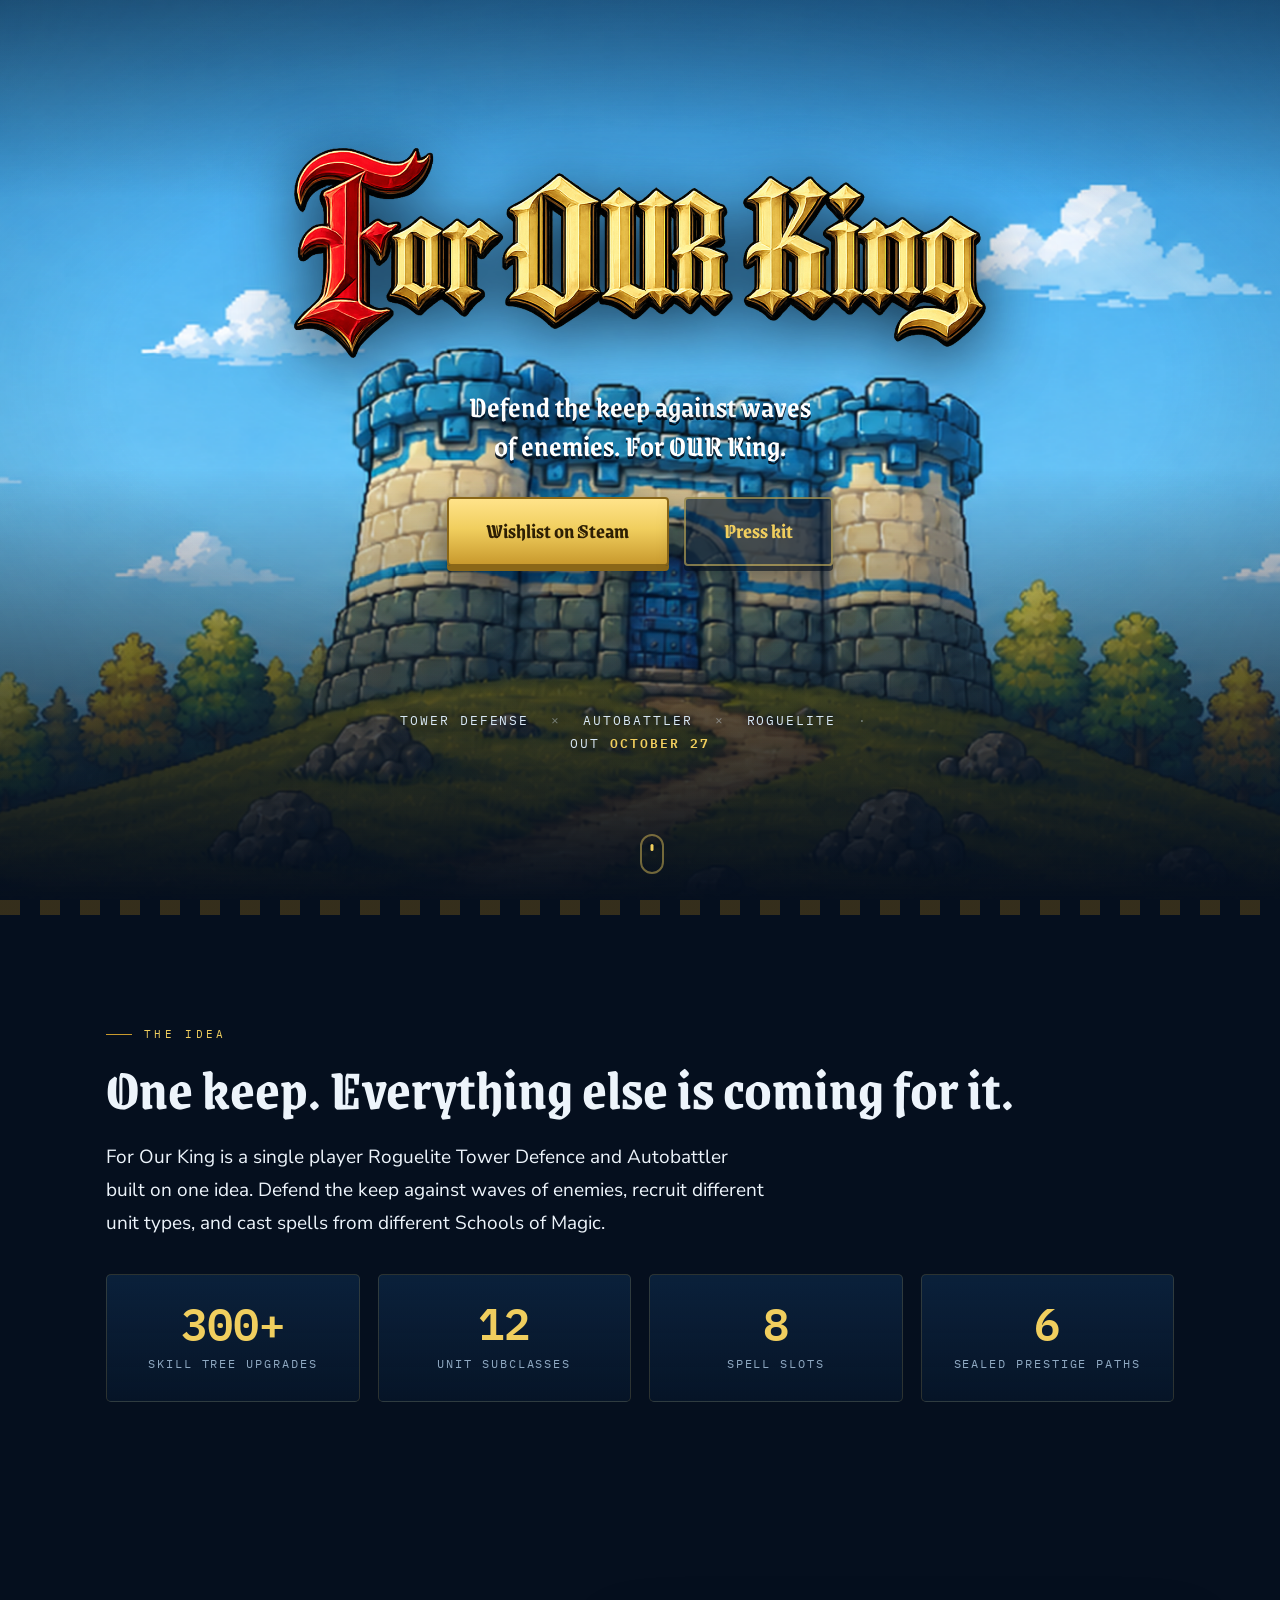
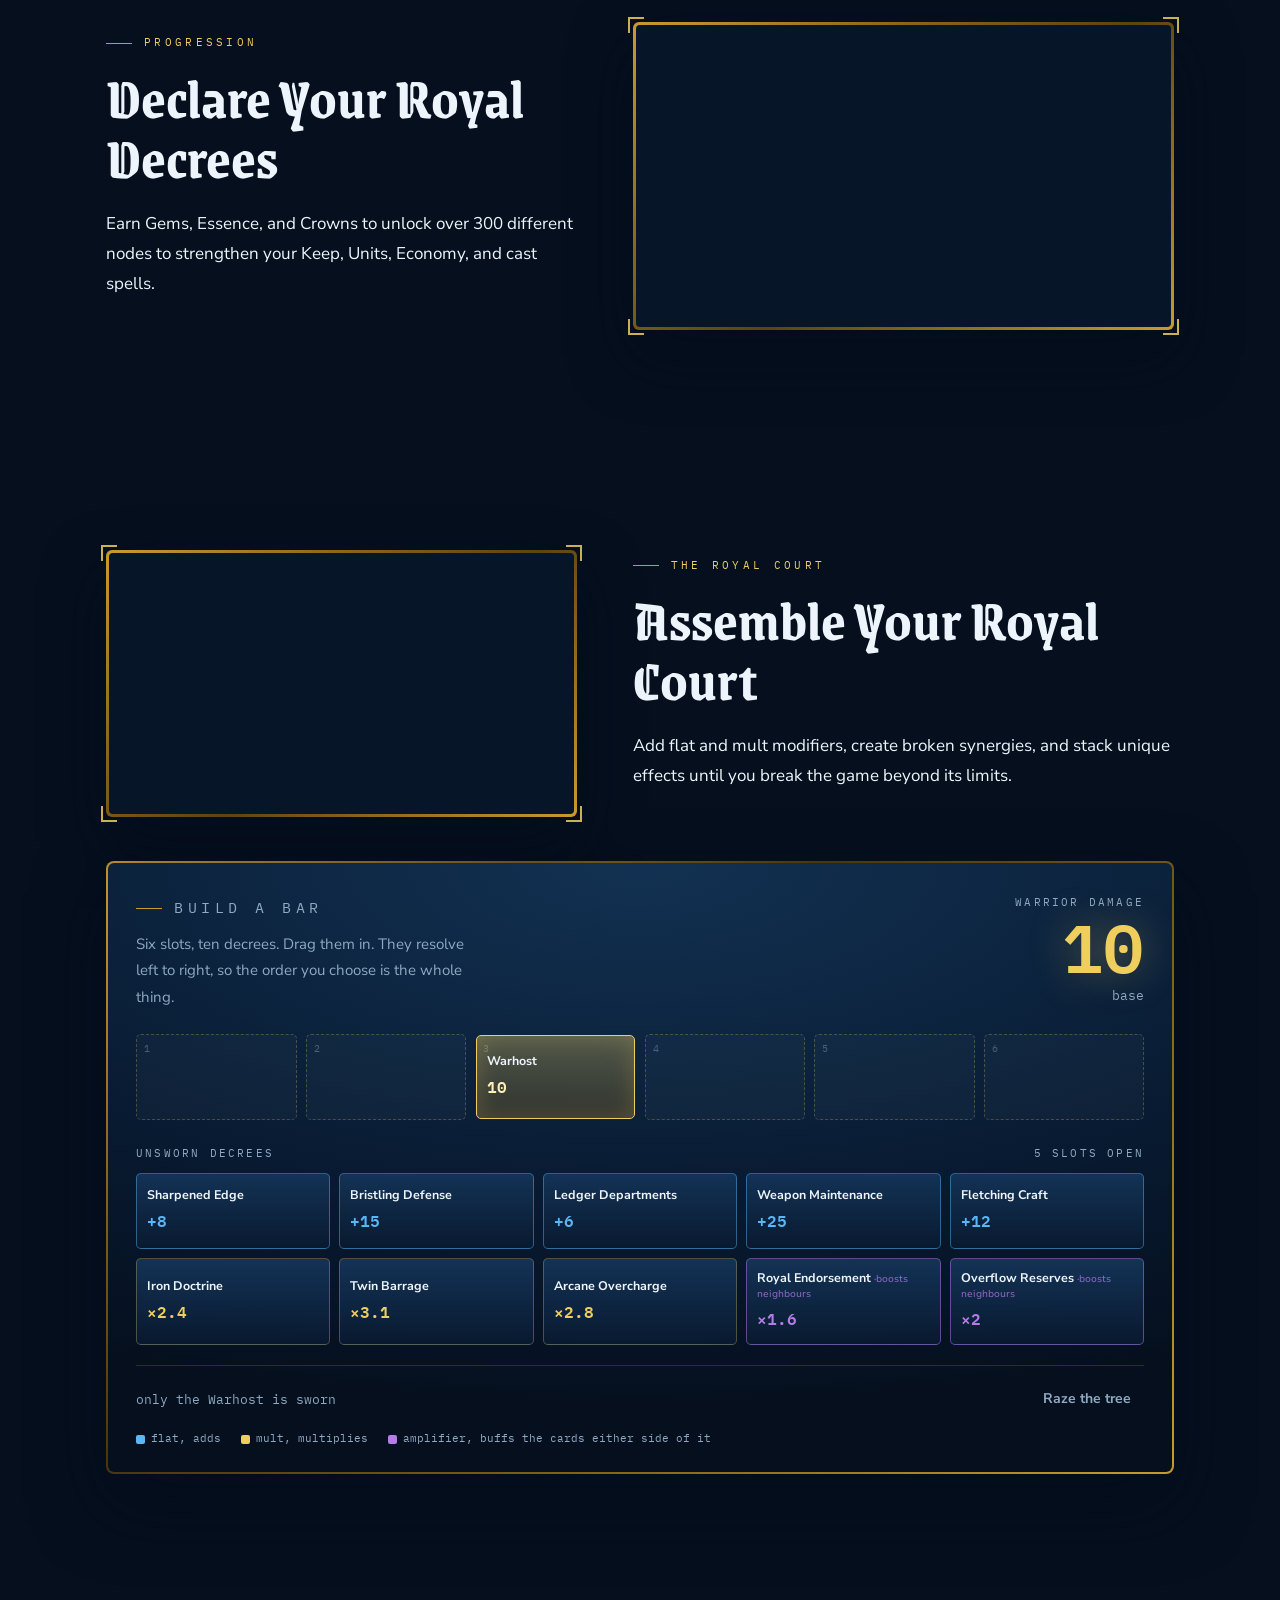
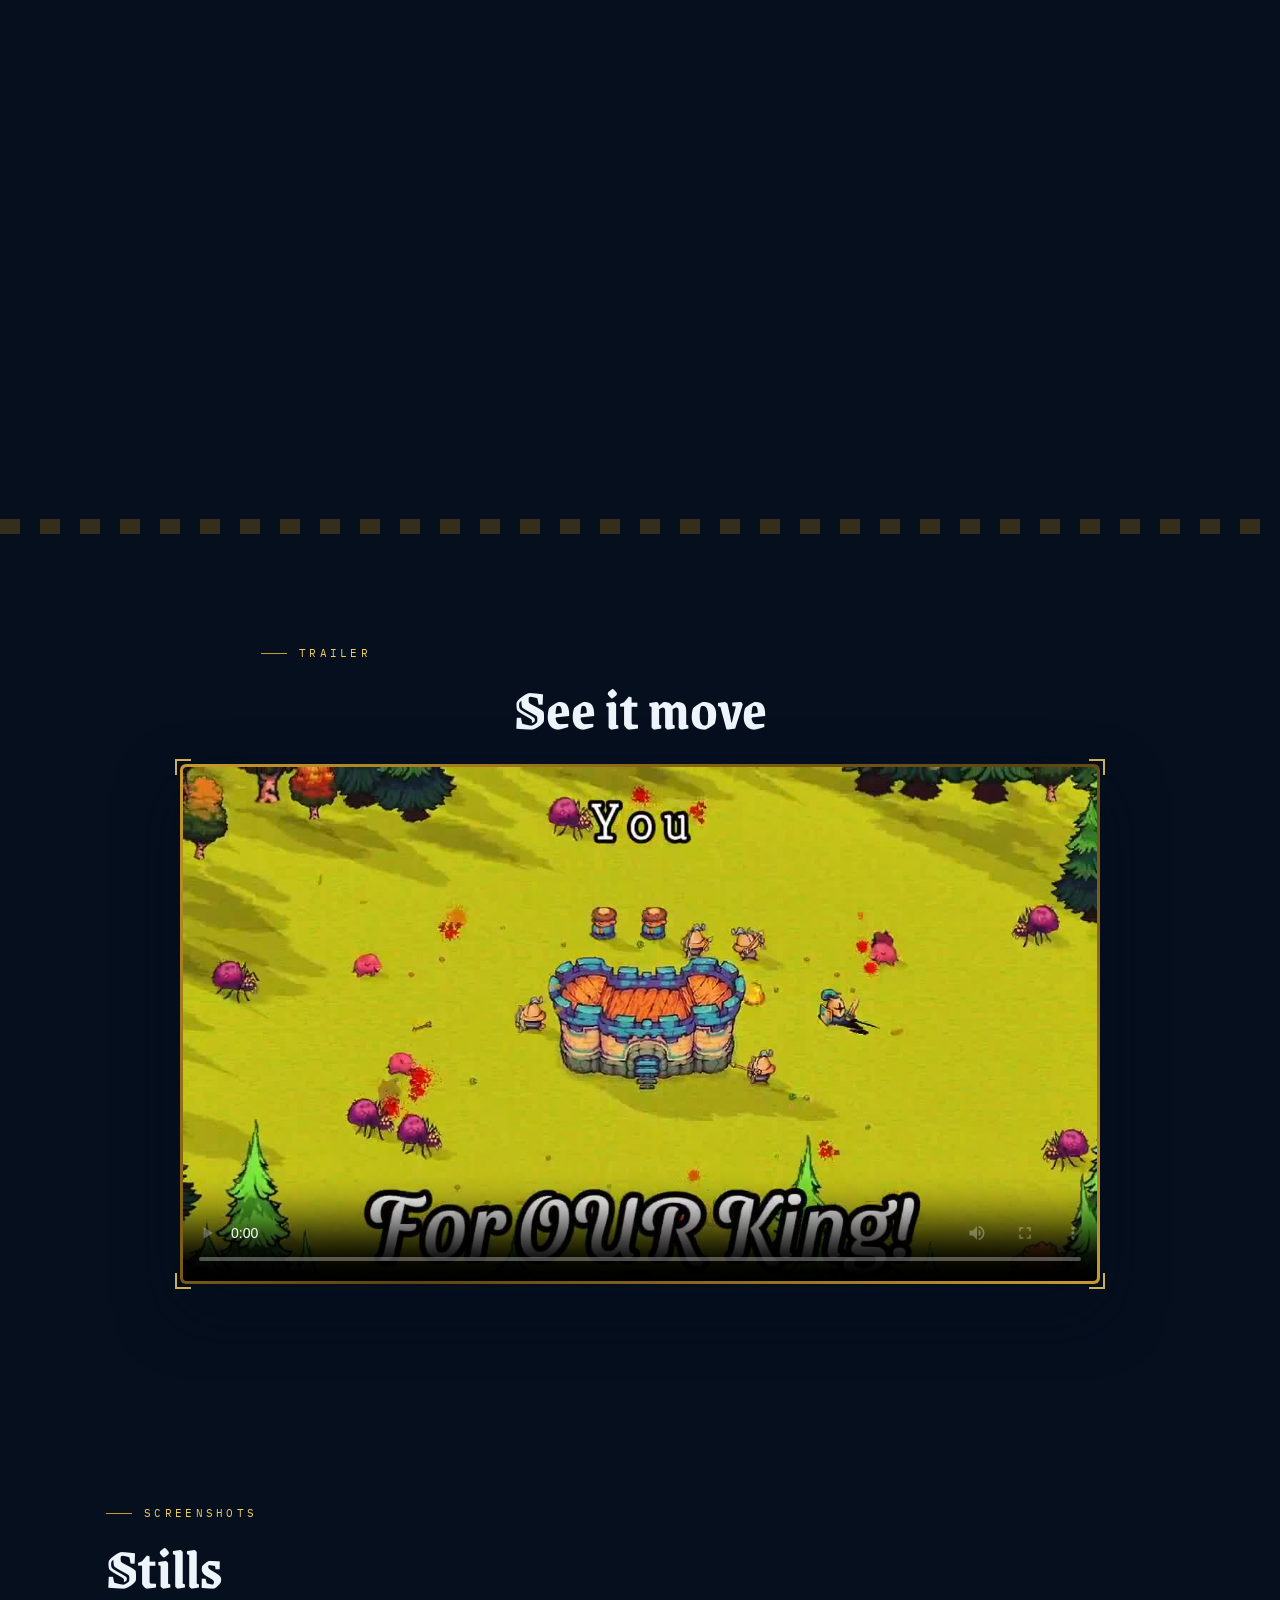
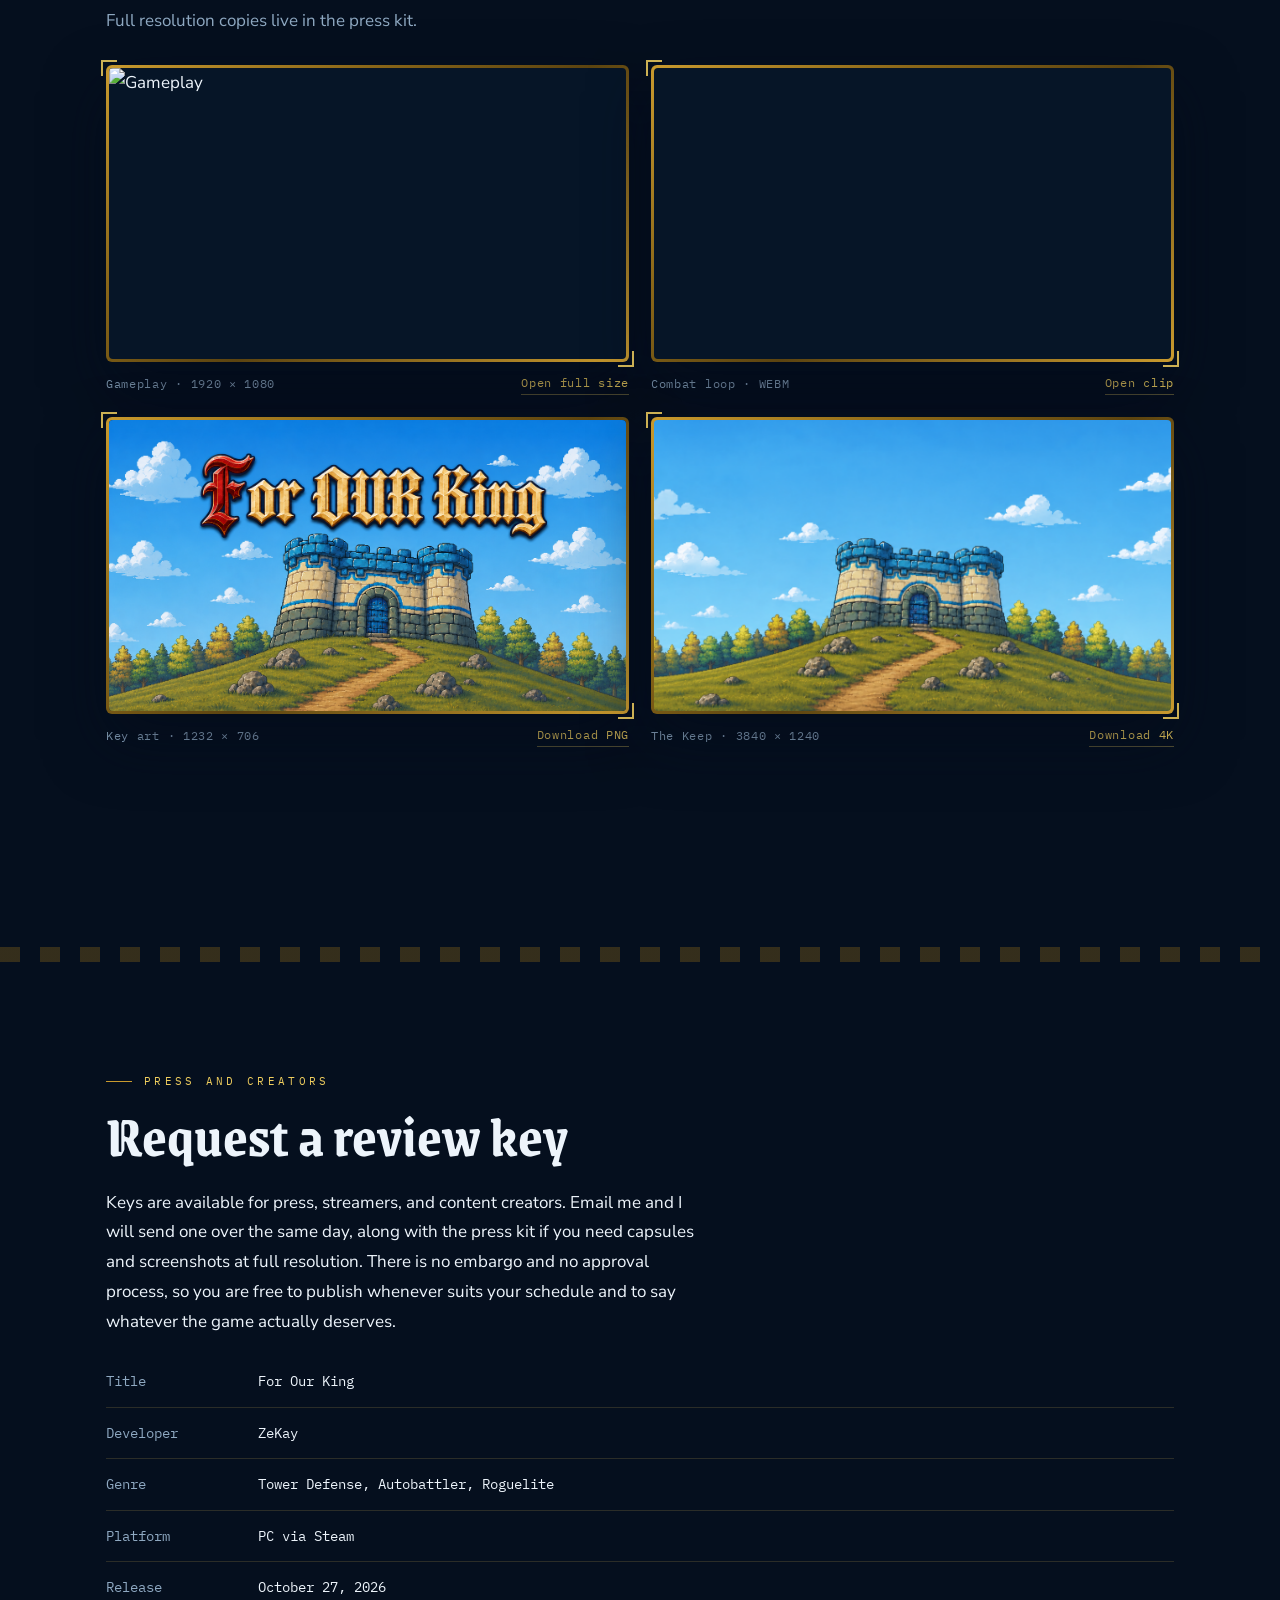
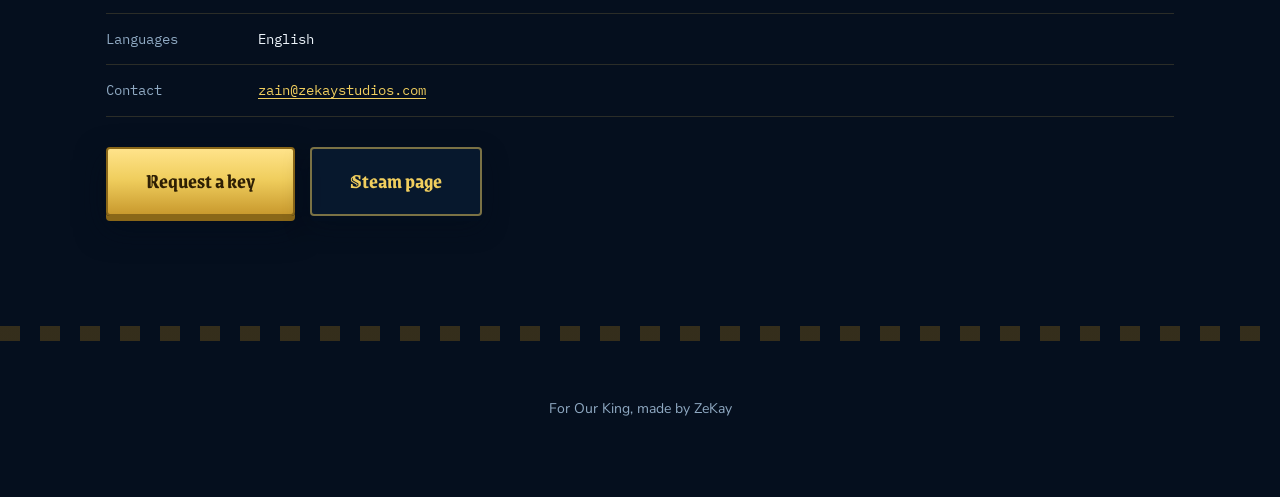
==== index.html @ 09d4e41b "Initial site" ====
<!DOCTYPE html>
<html lang="en">
<head>
<meta charset="utf-8">
<meta name="viewport" content="width=device-width, initial-scale=1">
<title>For Our King</title>
<meta name="description" content="A medieval Tower Defense x Autobattler Roguelite. Defend your Keep across escalating waves, recruit units, cast spells, and break the game with over 300 upgrades.">
<meta property="og:title" content="For Our King">
<meta property="og:description" content="Defend your Keep across escalating waves. Over 300 upgrades. Stack flat and mult modifiers until you break the game beyond its limits.">
<meta property="og:image" content="assets/Store_Main_Capsule.png">
<meta property="og:type" content="website">
<meta name="theme-color" content="#08192E">
<link rel="icon" href="assets/Shortcut.png">
<link rel="preconnect" href="https://fonts.googleapis.com">
<link rel="preconnect" href="https://fonts.gstatic.com" crossorigin>
<link href="https://fonts.googleapis.com/css2?family=Grenze+Gotisch:wght@500;600;700;800&family=Nunito+Sans:opsz,wght@6..12,400;6..12,600;6..12,700;6..12,900&family=IBM+Plex+Mono:wght@400;500;600&display=swap" rel="stylesheet">
<style>
:root{
  --abyss:#050F1E;
  --gold:#F0CE5E;
  --gold-2:#C99A2E;
  --gold-3:#8A6718;
  --red:#D4433C;
  --azure:#5AB6F5;
  --violet:#B57BE8;
  --text:#EDF4FB;
  --dim:#8FA9C2;
  --line:rgba(240,206,94,.16);
  --disp:"Grenze Gotisch",Georgia,serif;
  --body:"Nunito Sans",system-ui,sans-serif;
  --mono:"IBM Plex Mono",ui-monospace,monospace;
  --ease:cubic-bezier(.19,1,.22,1);
}
*{box-sizing:border-box}
html{scroll-behavior:smooth}
body{
  margin:0;background:var(--abyss);color:var(--text);
  font-family:var(--body);font-size:17px;line-height:1.75;
  overflow-x:hidden;-webkit-font-smoothing:antialiased;
}
img{max-width:100%;display:block}
a{color:var(--gold);text-underline-offset:3px}

/* ---------- layered backdrop ---------- */
#veil{position:fixed;inset:0;z-index:-4;background:var(--abyss);overflow:hidden}
#veil::before,#veil::after{content:"";position:absolute;border-radius:50%;filter:blur(90px);will-change:transform}
#veil::before{width:70vw;height:70vw;left:-18vw;top:-14vw;
  background:radial-gradient(circle,rgba(58,166,238,.22),transparent 68%);
  animation:drift1 34s ease-in-out infinite alternate}
#veil::after{width:62vw;height:62vw;right:-16vw;bottom:-12vw;
  background:radial-gradient(circle,rgba(240,206,94,.14),transparent 68%);
  animation:drift2 42s ease-in-out infinite alternate}
@keyframes drift1{to{transform:translate3d(14vw,10vh,0) scale(1.16)}}
@keyframes drift2{to{transform:translate3d(-12vw,-9vh,0) scale(1.13)}}

/* pixel clouds, only visible down the empty sides */
#sky{position:fixed;inset:0;z-index:-3;pointer-events:none;
  -webkit-mask-image:linear-gradient(90deg,#000 0,#000 12%,transparent 30%,transparent 70%,#000 88%,#000 100%);
  mask-image:linear-gradient(90deg,#000 0,#000 12%,transparent 30%,transparent 70%,#000 88%,#000 100%)}
#motes{position:fixed;inset:0;z-index:-2;pointer-events:none;opacity:.6}
#grain{position:fixed;inset:0;z-index:-1;pointer-events:none;opacity:.05;
  background-image:url("data:image/svg+xml,%3Csvg xmlns='http://www.w3.org/2000/svg' width='140' height='140'%3E%3Cfilter id='n'%3E%3CfeTurbulence type='fractalNoise' baseFrequency='.85' numOctaves='3'/%3E%3C/filter%3E%3Crect width='140' height='140' filter='url(%23n)'/%3E%3C/svg%3E")}
#bar{position:fixed;top:0;left:0;height:3px;width:0;z-index:60;
  background:linear-gradient(90deg,var(--gold-3),var(--gold),#FFF0B8);
  box-shadow:0 0 14px rgba(240,206,94,.7)}

/* ---------- side rails: the decree vine ---------- */
.rail{position:fixed;top:0;bottom:0;width:132px;z-index:2;pointer-events:none;display:none}
.rail.l{left:0}
.rail.r{right:0}
.rail .stone{
  position:absolute;top:0;bottom:0;width:26px;
  background:
    repeating-linear-gradient(0deg,rgba(240,206,94,.10) 0 2px,transparent 2px 46px),
    linear-gradient(180deg,rgba(12,36,64,.55),rgba(8,25,46,.25));
  border-right:1px solid rgba(240,206,94,.12);
}
.rail.l .stone{left:0}
.rail.r .stone{right:0;border-right:0;border-left:1px solid rgba(240,206,94,.12)}
.rail .vine{position:absolute;top:0;bottom:0;left:50%;width:1px;
  background:linear-gradient(180deg,transparent,rgba(240,206,94,.22) 8%,rgba(240,206,94,.22) 92%,transparent)}
.rail .fill{position:absolute;top:0;left:50%;width:2px;height:0;margin-left:-1px;
  background:linear-gradient(180deg,var(--gold-3),var(--gold));
  box-shadow:0 0 12px rgba(240,206,94,.55)}
.node{position:absolute;left:50%;width:13px;height:13px;margin-left:-6.5px;
  transform:rotate(45deg);border:1px solid rgba(240,206,94,.34);
  background:var(--abyss);transition:background .4s,box-shadow .4s,border-color .4s}
.node.lit{background:var(--gold);border-color:var(--gold);box-shadow:0 0 18px rgba(240,206,94,.75)}
.node::after{content:"";position:absolute;inset:3px;border:1px solid rgba(240,206,94,.18)}
@media (min-width:1340px){.rail{display:block}}

/* ---------- type ---------- */
.wrap{max-width:1120px;margin:0 auto;padding:0 26px;position:relative;z-index:3}
h1,h2,h3{font-family:var(--disp);margin:0;line-height:1.04;font-weight:700}
h2{font-size:clamp(34px,5.4vw,58px);margin-bottom:22px}
.eyebrow+h2{margin-top:2px}
p{margin:0 0 20px;max-width:60ch}
.eyebrow{font-family:var(--mono);font-size:11px;letter-spacing:.3em;text-transform:uppercase;
  color:var(--gold);margin:0 0 14px;display:flex;align-items:center;gap:12px}
.eyebrow::before{content:"";width:26px;height:1px;background:var(--gold-2)}
.dim{color:var(--dim)}
.lead{font-size:19px}

/* ---------- hero ---------- */
.hero{position:relative;min-height:100svh;display:grid;place-items:center;
  text-align:center;padding:90px 26px 70px;overflow:hidden}
.hero-art{position:absolute;inset:-6% -3%;z-index:0;
  background:url("assets/Library_Hero.png") center 60%/cover no-repeat;
  transform:scale(1.08);will-change:transform}
.hero-fade{position:absolute;inset:0;z-index:1;pointer-events:none;
  background:radial-gradient(120% 80% at 50% 42%,transparent 34%,rgba(5,15,30,.55) 100%),
  linear-gradient(to bottom,rgba(5,15,30,.42) 0,transparent 22%,transparent 52%,var(--abyss) 100%)}
.hero-in{position:relative;z-index:2;width:100%;max-width:820px}
.logo{width:min(700px,90vw);margin:0 auto 26px;
  filter:drop-shadow(0 14px 34px rgba(3,12,26,.75));
  animation:heroDrop 1.1s var(--ease) both,bob 7s ease-in-out 1.1s infinite}
@keyframes heroDrop{from{opacity:0;transform:translateY(-54px) scale(.9)}to{opacity:1;transform:none}}
@keyframes bob{0%,100%{transform:translateY(0)}50%{transform:translateY(-9px)}}
.tag{font-family:var(--disp);font-weight:600;font-size:clamp(20px,3.2vw,30px);line-height:1.3;
  color:#fff;text-shadow:0 3px 0 rgba(4,16,32,.92),0 0 34px rgba(4,16,32,.85);
  margin:0 auto 32px;max-width:24ch;animation:up .9s .34s var(--ease) both}
.cta{display:flex;gap:15px;justify-content:center;flex-wrap:wrap;animation:up .9s .52s var(--ease) both}
@keyframes up{from{opacity:0;transform:translateY(26px)}to{opacity:1;transform:none}}
.btn{position:relative;overflow:hidden;isolation:isolate;
  font-family:var(--disp);font-weight:700;font-size:21px;
  padding:14px 38px;text-decoration:none;border-radius:4px;border:2px solid var(--gold-3);
  background:linear-gradient(180deg,#FFE38A,var(--gold) 46%,#C99A2E);color:#2E1F04;
  box-shadow:0 5px 0 var(--gold-3),0 12px 30px rgba(3,12,26,.55);
  transition:transform .14s var(--ease),box-shadow .14s var(--ease)}
.btn::after{content:"";position:absolute;inset:0;z-index:-1;
  background:linear-gradient(115deg,transparent 38%,rgba(255,255,255,.7) 50%,transparent 62%);
  transform:translateX(-130%)}
.btn:hover::after{transform:translateX(130%);transition:transform .75s var(--ease)}
.btn:hover{transform:translateY(-3px);box-shadow:0 8px 0 var(--gold-3),0 18px 38px rgba(3,12,26,.6)}
.btn:active{transform:translateY(3px);box-shadow:0 2px 0 var(--gold-3)}
.btn.ghost{background:rgba(10,30,54,.66);color:var(--gold);border-color:rgba(240,206,94,.5);
  box-shadow:0 5px 0 rgba(4,16,32,.6),0 10px 26px rgba(3,12,26,.4);backdrop-filter:blur(6px)}
.btn.ghost:hover{background:rgba(14,42,74,.82)}
.pulse{animation:up .9s .52s var(--ease) both,glow 2.8s 1.6s ease-in-out infinite}
@keyframes glow{0%,100%{box-shadow:0 5px 0 var(--gold-3),0 12px 30px rgba(3,12,26,.55)}
  50%{box-shadow:0 5px 0 var(--gold-3),0 12px 46px rgba(240,206,94,.45)}}
.meta{position:relative;z-index:2;margin-top:36px;font-family:var(--mono);font-size:13px;
  letter-spacing:.15em;text-transform:uppercase;color:#D8E8F6;
  text-shadow:0 2px 10px rgba(4,16,32,.95);animation:up .9s .7s var(--ease) both}
.meta b{color:var(--gold);font-weight:600}
.meta i{font-style:normal;opacity:.4;padding:0 12px}
.scroller{position:absolute;bottom:26px;left:50%;transform:translateX(-50%);z-index:3;
  width:24px;height:40px;border:2px solid rgba(240,206,94,.45);border-radius:14px;
  animation:up .9s 1s var(--ease) both}
.scroller::after{content:"";position:absolute;left:50%;top:8px;width:3px;height:7px;border-radius:2px;
  background:var(--gold);transform:translateX(-50%);animation:wheel 1.9s ease-in-out infinite}
@keyframes wheel{0%{opacity:0;transform:translate(-50%,0)}30%{opacity:1}100%{opacity:0;transform:translate(-50%,15px)}}

.crenel{height:15px;position:relative;z-index:3;
  background:repeating-linear-gradient(90deg,var(--gold-3) 0 20px,transparent 20px 40px);opacity:.36}

section{padding:110px 0;position:relative}
.rise{opacity:0;transform:translateY(34px);transition:opacity .9s var(--ease),transform .9s var(--ease)}
.rise.on{opacity:1;transform:none}
.d1{transition-delay:.10s}.d2{transition-delay:.20s}.d3{transition-delay:.30s}

.feature{display:grid;grid-template-columns:1fr 1.15fr;gap:56px;align-items:center}
.feature.flip .copy{order:2}
.feature.flip .media{order:1}
.media{position:relative;border-radius:6px;padding:3px;
  background:linear-gradient(140deg,var(--gold-2),var(--gold-3) 30%,#5C4410 55%,var(--gold-2));
  box-shadow:0 26px 60px rgba(3,12,26,.6);transition:transform .4s var(--ease)}
.media .inner{position:relative;border-radius:4px;overflow:hidden;background:#061527;aspect-ratio:16/9}
.media video,.media img{width:100%;height:100%;object-fit:cover;display:block;border:0}
.media::after{content:"";position:absolute;inset:0;border-radius:6px;pointer-events:none;
  background:linear-gradient(115deg,transparent 40%,rgba(255,255,255,.16) 50%,transparent 60%);
  opacity:0;transition:opacity .4s}
.media:hover::after{opacity:1}
.corner{position:absolute;width:16px;height:16px;border:2px solid var(--gold);opacity:.85;z-index:3}
.corner.tl{top:-5px;left:-5px;border-right:0;border-bottom:0}
.corner.tr{top:-5px;right:-5px;border-left:0;border-bottom:0}
.corner.bl{bottom:-5px;left:-5px;border-right:0;border-top:0}
.corner.br{bottom:-5px;right:-5px;border-left:0;border-top:0}

.stats{display:grid;grid-template-columns:repeat(4,1fr);gap:18px;margin-top:34px}
.stat{border:1px solid var(--line);border-radius:5px;padding:24px 18px;text-align:center;
  background:linear-gradient(180deg,rgba(12,36,64,.85),rgba(8,25,46,.6));
  transition:transform .3s var(--ease),border-color .3s,box-shadow .3s}
.stat:hover{transform:translateY(-5px);border-color:var(--gold-2);box-shadow:0 14px 34px rgba(3,12,26,.5)}
.stat .n{font-family:var(--mono);font-weight:600;font-size:clamp(30px,4.6vw,44px);color:var(--gold);line-height:1.1;display:block}
.stat .l{font-size:12px;letter-spacing:.16em;text-transform:uppercase;color:var(--dim);font-family:var(--mono)}

/* ---------- decree bar ---------- */
.forge{margin-top:44px;border-radius:8px;padding:2px;
  background:linear-gradient(140deg,var(--gold-2),#4A360C 40%,var(--gold-3) 70%,var(--gold-2));
  box-shadow:0 30px 70px rgba(3,12,26,.6)}
.forge-in{border-radius:6px;padding:30px 28px 24px;position:relative;overflow:hidden;
  background:radial-gradient(120% 90% at 50% 0%,#123152,#081A31 62%,#050F1E)}
.forge-top{display:flex;justify-content:space-between;gap:26px;flex-wrap:wrap;align-items:flex-end;margin-bottom:24px}
.forge-top p{margin:0;font-size:15px;color:var(--dim);max-width:38ch}
.readout{text-align:right;font-family:var(--mono);white-space:nowrap;flex:0 0 auto}
.readout .l{display:block;font-size:11px;letter-spacing:.2em;text-transform:uppercase;color:var(--dim)}
.readout .v{display:block;font-size:clamp(40px,8vw,68px);font-weight:600;line-height:1;color:var(--gold);
  text-shadow:0 0 40px rgba(240,206,94,.4);
  transition:transform .22s cubic-bezier(.16,2.1,.32,1),color .35s,text-shadow .35s}
.readout .v.hit{transform:scale(1.10)}
.readout .v.t2.hit{transform:scale(1.18)}
.readout .v.t3.hit{transform:scale(1.30)}
.readout .v.t4.hit{transform:scale(1.44)}
.readout .v.t3{color:#FF9E3D;text-shadow:0 0 52px rgba(255,158,61,.55)}
.readout .v.t4{color:var(--red);text-shadow:0 0 26px rgba(212,67,60,.9),0 0 70px rgba(212,67,60,.5)}
.readout .m b.t3{color:#FF9E3D}
.readout .m b.t4{color:var(--red)}
.forge-in.quake{animation:quake .34s cubic-bezier(.36,.07,.19,.97)}
@keyframes quake{
  10%{transform:translate(-3px,1px)}30%{transform:translate(4px,-2px)}
  50%{transform:translate(-4px,2px)}70%{transform:translate(3px,-1px)}
  90%{transform:translate(-2px,1px)}100%{transform:none}
}
.readout .m{font-size:13px;color:var(--dim)}
.readout .m b{color:var(--red);font-weight:700}

.slots{display:grid;grid-template-columns:repeat(6,1fr);gap:9px}
.slot{position:relative;min-height:84px;border-radius:5px;
  border:1px dashed rgba(240,206,94,.26);background:rgba(255,255,255,.028);
  display:flex;align-items:center;justify-content:center;
  transition:border-color .18s,background .18s,box-shadow .18s,transform .18s var(--ease)}
.slot .idx{position:absolute;top:5px;left:7px;font-family:var(--mono);font-size:10px;color:rgba(143,169,194,.45)}
.slot.hot{border-color:var(--gold);background:rgba(240,206,94,.12);box-shadow:0 0 22px rgba(240,206,94,.28);transform:scale(1.04)}
.slot.filled{border-style:solid;border-color:transparent;background:none}

.card{width:100%;height:100%;min-height:84px;border-radius:5px;padding:11px 10px;
  display:flex;flex-direction:column;justify-content:center;gap:5px;
  cursor:grab;user-select:none;touch-action:none;position:relative;overflow:hidden;
  border:1px solid rgba(240,206,94,.3);
  background:linear-gradient(180deg,rgba(20,52,88,.95),rgba(9,26,48,.95));
  transition:transform .18s var(--ease),box-shadow .18s,border-color .18s,opacity .18s}
.card:hover{transform:translateY(-3px);box-shadow:0 12px 26px rgba(3,12,26,.55)}
.card:active{cursor:grabbing}
.card .nm{font-size:12.5px;font-weight:700;line-height:1.2;color:var(--text)}
.card .op{font-family:var(--mono);font-size:16px;font-weight:600}
.card.flat{border-color:rgba(90,182,245,.45)}
.card.flat .op{color:var(--azure)}
.card.mult .op{color:var(--gold)}
.card.amp{border-color:rgba(181,123,232,.5)}
.card.amp .op{color:var(--violet)}
.card.amp .nm::after{content:" \00b7 boosts neighbours";font-weight:400;color:var(--violet);opacity:.8;font-size:10px}
.card.base{border-color:var(--gold);
  background:linear-gradient(180deg,rgba(240,206,94,.30),rgba(140,100,20,.28));
  box-shadow:inset 0 0 24px rgba(240,206,94,.22)}
.card.base .op{color:#FFF0B8}
.card.ghost{position:fixed;z-index:200;pointer-events:none;opacity:.96;
  min-height:0;transform-origin:center;transform:rotate(-2deg) scale(1.04);
  box-shadow:0 24px 50px rgba(0,0,0,.6);cursor:grabbing}
.card.taken{opacity:.2;pointer-events:none;filter:grayscale(.65)}

.tray-head{display:flex;justify-content:space-between;align-items:baseline;gap:14px;flex-wrap:wrap;margin:24px 0 10px}
.tray-head span{font-family:var(--mono);font-size:11px;letter-spacing:.2em;text-transform:uppercase;color:var(--dim)}
.tray{display:grid;grid-template-columns:repeat(5,1fr);gap:9px}
.tray .card{min-height:76px}

.forge-foot{margin-top:20px;padding-top:16px;border-top:1px solid var(--line);
  display:flex;justify-content:space-between;align-items:center;gap:16px;flex-wrap:wrap}
.forge-foot code{font-family:var(--mono);font-size:12.5px;color:var(--dim);line-height:1.6}
.raze{background:none;border:1px solid transparent;color:var(--dim);font-family:var(--body);
  font-weight:700;font-size:14px;cursor:pointer;padding:6px 12px;border-radius:3px;
  transition:color .2s,border-color .2s}
.raze:hover{color:var(--red);border-color:rgba(212,67,60,.5)}
.key{display:flex;gap:20px;flex-wrap:wrap;margin-top:14px;font-family:var(--mono);font-size:11px;color:var(--dim)}
.key i{font-style:normal;display:inline-block;width:9px;height:9px;border-radius:2px;margin-right:6px;vertical-align:middle}
.spark{position:absolute;width:5px;height:5px;border-radius:50%;background:var(--gold);pointer-events:none}

.shots{display:grid;grid-template-columns:repeat(2,1fr);gap:22px;margin-top:30px}
.shot{margin:0}
.shot figcaption{display:flex;justify-content:space-between;align-items:center;gap:14px;
  flex-wrap:wrap;margin-top:11px;font-family:var(--mono);font-size:11.5px;
  letter-spacing:.06em;color:var(--dim)}
.shot figcaption a{color:var(--gold);text-decoration:none;border-bottom:1px solid rgba(240,206,94,.35);
  padding-bottom:1px;transition:border-color .2s,color .2s}
.shot figcaption a:hover{color:#FFF0B8;border-color:var(--gold)}
.dl{display:flex;gap:13px;flex-wrap:wrap;margin-top:34px}
.dl .btn{font-size:17px;padding:11px 24px}
.facts{list-style:none;padding:0;margin:0 0 30px;font-family:var(--mono);font-size:14px}
.facts li{display:flex;gap:22px;padding:13px 0;border-bottom:1px solid var(--line)}
.facts .k{color:var(--dim);flex:0 0 130px}
footer{padding:56px 0 70px;text-align:center;font-size:14px;color:var(--dim);position:relative;z-index:3}
footer p{margin:0 auto 6px;max-width:none}

@media (max-width:900px){
  .feature{grid-template-columns:1fr;gap:34px}
  .feature.flip .copy{order:1}.feature.flip .media{order:2}
  .stats{grid-template-columns:repeat(2,1fr)}
  .slots{grid-template-columns:repeat(3,1fr)}
  .tray{grid-template-columns:repeat(3,1fr)}
}
@media (max-width:640px){
  section{padding:78px 0}
  .shots{grid-template-columns:1fr}
  .forge-in{padding:22px 16px}
  .forge-top{flex-direction:column;align-items:flex-start}
  .readout{text-align:left}
  .slots,.tray{grid-template-columns:repeat(2,1fr)}
}
@media (prefers-reduced-motion:reduce){
  *{animation:none!important;transition:none!important}
  html{scroll-behavior:auto}
  .rise{opacity:1;transform:none}
  .hero-art{transform:none}
  #motes,#sky{display:none}
}
</style>
</head>
<body>

<div id="veil"></div>
<canvas id="sky"></canvas>
<canvas id="motes"></canvas>
<div id="grain"></div>
<div id="bar"></div>

<div class="rail l" id="railL"><div class="stone"></div><div class="vine"></div><div class="fill"></div></div>
<div class="rail r" id="railR"><div class="stone"></div><div class="vine"></div><div class="fill"></div></div>

<header class="hero">
  <div class="hero-art" id="art"></div>
  <div class="hero-fade"></div>
  <div class="hero-in">
    <img class="logo" id="logo" src="assets/Library_Logo.png" alt="For Our King">
    <p class="tag">Defend the keep against waves of enemies. For OUR King.</p>
    <div class="cta">
      <a class="btn pulse" href="https://store.steampowered.com/app/4993890/">Wishlist on Steam</a>
      <a class="btn ghost" href="#press">Press kit</a>
    </div>
  </div>
  <p class="meta">Tower Defense <i>&times;</i> Autobattler <i>&times;</i> Roguelite <i>&middot;</i> Out <b>October 27</b></p>
  <div class="scroller"></div>
</header>
<div class="crenel"></div>

<section>
  <div class="wrap">
    <div class="rise">
      <p class="eyebrow">The idea</p>
      <h2>One keep. Everything else is coming for it.</h2>
      <p class="lead">For Our King is a single player Roguelite Tower Defence and Autobattler built on one idea. Defend the keep against waves of enemies, recruit different unit types, and cast spells from different Schools of Magic.</p>
    </div>
    <div class="stats rise d1">
      <div class="stat"><span class="n" data-to="300" data-suffix="+">0</span><span class="l">Skill tree upgrades</span></div>
      <div class="stat"><span class="n" data-to="12">0</span><span class="l">Unit subclasses</span></div>
      <div class="stat"><span class="n" data-to="8">0</span><span class="l">Spell slots</span></div>
      <div class="stat"><span class="n" data-to="6">0</span><span class="l">Sealed prestige paths</span></div>
    </div>
  </div>
</section>

<section>
  <div class="wrap">
    <div class="feature">
      <div class="copy rise">
        <p class="eyebrow">Progression</p>
        <h2>Declare Your Royal Decrees</h2>
        <p>Earn Gems, Essence, and Crowns to unlock over 300 different nodes to strengthen your Keep, Units, Economy, and cast spells.</p>
      </div>
      <div class="media rise d1 tilt">
        <span class="corner tl"></span><span class="corner tr"></span>
        <span class="corner bl"></span><span class="corner br"></span>
        <div class="inner">
          <video autoplay muted loop playsinline preload="metadata"
            src="https://shared.fastly.steamstatic.com/store_item_assets/steam/apps/4993890/extras/b77194272df646efcddd5def703cc28c.webm?t=1787497121"></video>
        </div>
      </div>
    </div>
  </div>
</section>

<section>
  <div class="wrap">
    <div class="feature flip">
      <div class="copy rise">
        <p class="eyebrow">The Royal Court</p>
        <h2>Assemble Your Royal Court</h2>
        <p>Add flat and mult modifiers, create broken synergies, and stack unique effects until you break the game beyond its limits.</p>
      </div>
      <div class="media rise d1 tilt">
        <span class="corner tl"></span><span class="corner tr"></span>
        <span class="corner bl"></span><span class="corner br"></span>
        <div class="inner">
          <video autoplay muted loop playsinline preload="metadata"
            src="https://shared.fastly.steamstatic.com/store_item_assets/steam/apps/4993890/extras/4f6ca873f1f68a8565b0a25112beb1e5.webm?t=1787497121"></video>
        </div>
      </div>
    </div>

    <div class="forge rise d2">
      <div class="forge-in" id="forge">
        <div class="forge-top">
          <div>
            <p class="eyebrow" style="margin-bottom:10px">Build a bar</p>
            <p>Six slots, ten decrees. Drag them in. They resolve left to right, so the order you choose is the whole thing.</p>
          </div>
          <div class="readout">
            <span class="l">Warrior damage</span>
            <span class="v" id="val">10</span>
            <span class="m" id="mult">base</span>
          </div>
        </div>

        <div class="slots" id="slots"></div>

        <div class="tray-head">
          <span>Unsworn decrees</span>
          <span id="count">5 slots open</span>
        </div>
        <div class="tray" id="tray"></div>

        <div class="forge-foot">
          <code id="line">only the Warhost is sworn</code>
          <button class="raze" id="raze" type="button">Raze the tree</button>
        </div>
        <div class="key">
          <span><i style="background:var(--azure)"></i>flat, adds</span>
          <span><i style="background:var(--gold)"></i>mult, multiplies</span>
          <span><i style="background:var(--violet)"></i>amplifier, buffs the cards either side of it</span>
        </div>
      </div>
    </div>
  </div>
</section>

<section>
  <div class="wrap">
    <div class="feature">
      <div class="copy rise">
        <p class="eyebrow">Endgame</p>
        <h2>Ascend Through Prestige</h2>
        <p>Some doors never open through honest service. Spend Essence to prestige and raze your entire tree in order to take one of six permanently sealed unlocks in exchange, then climb again but stronger than you were before.</p>
      </div>
      <div class="media rise d1 tilt">
        <span class="corner tl"></span><span class="corner tr"></span>
        <span class="corner bl"></span><span class="corner br"></span>
        <div class="inner">
          <video autoplay muted loop playsinline preload="metadata"
            src="https://shared.fastly.steamstatic.com/store_item_assets/steam/apps/4993890/extras/e4278d394e5385367e3e82b243b87b66.webm?t=1787497121"></video>
        </div>
      </div>
    </div>
  </div>
</section>

<div class="crenel"></div>

<section>
  <div class="wrap">
    <div class="rise" style="text-align:center">
      <p class="eyebrow" style="justify-content:center">Trailer</p>
      <h2 style="margin-bottom:26px">See it move</h2>
    </div>
    <div class="media rise d1" style="max-width:920px;margin:0 auto">
      <span class="corner tl"></span><span class="corner tr"></span>
      <span class="corner bl"></span><span class="corner br"></span>
      <div class="inner">
        <video controls playsinline preload="metadata" poster="assets/trailer_poster.jpg" src="assets/trailer.mp4"></video>
      </div>
    </div>
  </div>
</section>

<section>
  <div class="wrap">
    <div class="rise">
      <p class="eyebrow">Screenshots</p>
      <h2 style="margin-bottom:8px">Stills</h2>
      <p class="dim">Full resolution copies live in the press kit.</p>
    </div>
    <div class="shots">
      <figure class="shot rise">
        <div class="media tilt"><span class="corner tl"></span><span class="corner br"></span>
          <div class="inner"><img src="https://shared.fastly.steamstatic.com/store_item_assets/steam/apps/4993890/06fdfa92db4c1d5cab8e50b528b3fdf3738df250/ss_06fdfa92db4c1d5cab8e50b528b3fdf3738df250.1920x1080.jpg?t=1787497121" alt="Gameplay" loading="lazy"></div></div>
        <figcaption><span>Gameplay &middot; 1920 &times; 1080</span>
          <a href="https://shared.fastly.steamstatic.com/store_item_assets/steam/apps/4993890/06fdfa92db4c1d5cab8e50b528b3fdf3738df250/ss_06fdfa92db4c1d5cab8e50b528b3fdf3738df250.1920x1080.jpg?t=1787497121" target="_blank" rel="noopener">Open full size</a></figcaption>
      </figure>

      <figure class="shot rise d1">
        <div class="media tilt"><span class="corner tl"></span><span class="corner br"></span>
          <div class="inner"><video autoplay muted loop playsinline preload="none"
            src="https://shared.fastly.steamstatic.com/store_item_assets/steam/apps/4993890/extras/2c3eb42103e2d98c47a4d46d7e699e9c.webm?t=1787497121"></video></div></div>
        <figcaption><span>Combat loop &middot; WEBM</span>
          <a href="https://shared.fastly.steamstatic.com/store_item_assets/steam/apps/4993890/extras/2c3eb42103e2d98c47a4d46d7e699e9c.webm?t=1787497121" target="_blank" rel="noopener">Open clip</a></figcaption>
      </figure>

      <figure class="shot rise d2">
        <div class="media tilt"><span class="corner tl"></span><span class="corner br"></span>
          <div class="inner"><img src="assets/Store_Main_Capsule.png" alt="Key art" loading="lazy"></div></div>
        <figcaption><span>Key art &middot; 1232 &times; 706</span>
          <a href="assets/Store_Main_Capsule.png" download>Download PNG</a></figcaption>
      </figure>

      <figure class="shot rise d3">
        <div class="media tilt"><span class="corner tl"></span><span class="corner br"></span>
          <div class="inner"><img src="assets/Library_Hero.png" alt="The Keep" loading="lazy"></div></div>
        <figcaption><span>The Keep &middot; 3840 &times; 1240</span>
          <a href="assets/Library_Hero.png" download>Download 4K</a></figcaption>
      </figure>
    </div>

    <div class="dl rise d1">
      <a class="btn ghost" href="press/for-our-king-presskit.zip" download>Press kit, everything above</a>
      <a class="btn ghost" href="assets/Library_Logo.png" download>Logo, transparent PNG</a>
      <a class="btn ghost" href="assets/trailer.mp4" download>Trailer, MP4</a>
    </div>
  </div>
</section>

<div class="crenel"></div>

<section id="press">
  <div class="wrap rise">
    <p class="eyebrow">Press and creators</p>
    <h2>Request a review key</h2>
    <p>Keys are available for press, streamers, and content creators. Email me and I will send one over the same day, along with the press kit if you need capsules and screenshots at full resolution. There is no embargo and no approval process, so you are free to publish whenever suits your schedule and to say whatever the game actually deserves.</p>
    <ul class="facts">
      <li><span class="k">Title</span><span>For Our King</span></li>
      <li><span class="k">Developer</span><span>ZeKay</span></li>
      <li><span class="k">Genre</span><span>Tower Defense, Autobattler, Roguelite</span></li>
      <li><span class="k">Platform</span><span>PC via Steam</span></li>
      <li><span class="k">Release</span><span>October 27, 2026</span></li>
      <li><span class="k">Languages</span><span>English</span></li>
      <li><span class="k">Contact</span><span><a href="mailto:zain@zekaystudios.com">zain@zekaystudios.com</a></span></li>
    </ul>
    <div class="cta" style="justify-content:flex-start">
      <a class="btn" href="mailto:zain@zekaystudios.com?subject=Review%20key%20request%20-%20For%20Our%20King">Request a key</a>
      <a class="btn ghost" href="https://store.steampowered.com/app/4993890/">Steam page</a>
    </div>
  </div>
</section>

<div class="crenel"></div>
<footer><p>For Our King, made by ZeKay</p></footer>

<script>
(function(){
"use strict";
var reduce = matchMedia('(prefers-reduced-motion: reduce)').matches;
var fine = matchMedia('(pointer:fine)').matches;

/* ---------------- pixel clouds down the sides ---------------- */
(function(){
  var c = document.getElementById('sky'); if (!c || reduce) return;
  var g = c.getContext('2d'), w, h, clouds = [], dpr = Math.min(devicePixelRatio || 1, 2);
  function mk(y){
    return {x:-260 + Math.random()*(innerWidth+520), y:y, s:1.6+Math.random()*2.4,
            v:.10+Math.random()*.16, o:.05+Math.random()*.07};
  }
  function size(){
    w = c.width = innerWidth*dpr; h = c.height = innerHeight*dpr;
    c.style.width = innerWidth+'px'; c.style.height = innerHeight+'px';
    g.setTransform(dpr,0,0,dpr,0,0);
    clouds = [];
    var n = 9;
    for (var i=0;i<n;i++) clouds.push(mk(40 + (innerHeight/n)*i + Math.random()*60));
  }
  /* blocky cloud, drawn as pixel rows so it matches the game art */
  var ROWS = [[2,7],[1,9],[0,11],[1,9],[3,5]];
  function draw(cl){
    g.fillStyle = 'rgba(150,205,245,' + cl.o + ')';
    var u = 7 * cl.s;
    for (var r=0;r<ROWS.length;r++){
      g.fillRect(cl.x + ROWS[r][0]*u, cl.y + r*u, ROWS[r][1]*u, u);
    }
  }
  (function loop(){
    g.clearRect(0,0,innerWidth,innerHeight);
    for (var i=0;i<clouds.length;i++){
      var cl = clouds[i];
      cl.x += cl.v;
      if (cl.x > innerWidth + 300){ cl.x = -320; cl.y = Math.random()*innerHeight; }
      draw(cl);
    }
    requestAnimationFrame(loop);
  })();
  size(); addEventListener('resize', size);
})();

/* ---------------- motes ---------------- */
var cv = document.getElementById('motes'), cx = cv.getContext('2d'), M = [], W, H;
function sizeMotes(){
  W = cv.width = innerWidth; H = cv.height = innerHeight;
  var n = Math.min(64, Math.round(innerWidth / 24)); M = [];
  for (var i=0;i<n;i++){
    M.push({x:Math.random()*W, y:Math.random()*H, r:Math.random()*2+.4,
            s:Math.random()*.3+.05, d:Math.random()*6.28, o:Math.random()*.5+.14,
            g:Math.random() < .25});
  }
}
function paintMotes(){
  cx.clearRect(0,0,W,H);
  for (var i=0;i<M.length;i++){
    var m = M[i];
    m.y -= m.s; m.d += .01; m.x += Math.sin(m.d)*.3;
    if (m.y < -10){ m.y = H+10; m.x = Math.random()*W; }
    cx.beginPath(); cx.arc(m.x, m.y, m.r, 0, 6.284);
    cx.fillStyle = m.g ? 'rgba(90,182,245,'+m.o+')' : 'rgba(240,206,94,'+m.o+')';
    cx.fill();
  }
  requestAnimationFrame(paintMotes);
}
if (!reduce){ sizeMotes(); addEventListener('resize', sizeMotes); paintMotes(); }

/* ---------------- side vine rails ---------------- */
var NODES = 9;
[['railL'],['railR']].forEach(function(pair){
  var rail = document.getElementById(pair[0]);
  for (var i=0;i<NODES;i++){
    var n = document.createElement('div');
    n.className = 'node';
    n.style.top = (6 + (88/(NODES-1))*i) + '%';
    rail.appendChild(n);
  }
});
var allNodes = document.querySelectorAll('.node');
var fills = document.querySelectorAll('.rail .fill');

/* ---------------- scroll ---------------- */
var pbar = document.getElementById('bar'), art = document.getElementById('art'), tick = false;
function onScroll(){
  if (tick) return; tick = true;
  requestAnimationFrame(function(){
    var max = document.body.scrollHeight - innerHeight;
    var p = max > 0 ? scrollY / max : 0;
    pbar.style.width = (p*100) + '%';
    for (var i=0;i<fills.length;i++) fills[i].style.height = (6 + p*88) + '%';
    var reached = Math.round(p * (NODES - 1));
    for (var j=0;j<allNodes.length;j++){
      var idx = j % NODES;
      allNodes[j].classList.toggle('lit', idx <= reached);
    }
    if (art && !reduce) art.style.transform = 'scale(1.08) translate3d(0,' + Math.min(scrollY,1100)*0.3 + 'px,0)';
    tick = false;
  });
}
addEventListener('scroll', onScroll, {passive:true}); onScroll();

var logo = document.getElementById('logo');
if (logo && !reduce && fine){
  addEventListener('mousemove', function(e){
    logo.style.translate = ((e.clientX/innerWidth-.5)*16)+'px ' + ((e.clientY/innerHeight-.5)*10)+'px';
  }, {passive:true});
}

var io = new IntersectionObserver(function(es){
  es.forEach(function(e){ if (e.isIntersecting){ e.target.classList.add('on'); io.unobserve(e.target); } });
}, {threshold:.14, rootMargin:'0px 0px -6% 0px'});
document.querySelectorAll('.rise').forEach(function(el){ io.observe(el); });

var cio = new IntersectionObserver(function(es){
  es.forEach(function(e){
    if (!e.isIntersecting) return;
    cio.unobserve(e.target);
    var el = e.target, to = +el.dataset.to, sfx = el.dataset.suffix || '', t0 = performance.now();
    (function run(now){
      var p = Math.min((now-t0)/1500,1), k = 1-Math.pow(1-p,3);
      el.textContent = Math.round(to*k) + (p===1 ? sfx : '');
      if (p<1) requestAnimationFrame(run);
    })(performance.now());
  });
}, {threshold:.5});
document.querySelectorAll('.stat .n').forEach(function(el){ cio.observe(el); });

if (!reduce && fine){
  document.querySelectorAll('.tilt').forEach(function(card){
    card.addEventListener('mousemove', function(e){
      var r = card.getBoundingClientRect();
      var ax = (e.clientX-r.left)/r.width-.5, ay = (e.clientY-r.top)/r.height-.5;
      card.style.transform = 'perspective(1000px) rotateY('+(ax*5).toFixed(2)+'deg) rotateX('+(-ay*5).toFixed(2)+'deg) translateZ(6px)';
    });
    card.addEventListener('mouseleave', function(){ card.style.transform = ''; });
  });
}

/* ================= DECREE BAR ================= */
var SLOTS = 6, BASEVAL = 10;
var DEC = {
  base:    {n:"Warhost",           kind:"base", v:BASEVAL},
  sharp:   {n:"Sharpened Edge",    kind:"flat", v:8},
  brist:   {n:"Bristling Defense", kind:"flat", v:15},
  ledger:  {n:"Ledger Departments",kind:"flat", v:6},
  upkeep:  {n:"Weapon Maintenance",kind:"flat", v:25},
  fletch:  {n:"Fletching Craft",   kind:"flat", v:12},
  iron:    {n:"Iron Doctrine",     kind:"mult", v:2.4},
  twin:    {n:"Twin Barrage",      kind:"mult", v:3.1},
  arcane:  {n:"Arcane Overcharge", kind:"mult", v:2.8},
  royal:   {n:"Royal Endorsement", kind:"amp",  v:1.6},
  overflow:{n:"Overflow Reserves", kind:"amp",  v:2.0}
};
var POOL = ['sharp','brist','ledger','upkeep','fletch','iron','twin','arcane','royal','overflow'];
var slots = [null,null,'base',null,null,null];

var slotHost = document.getElementById('slots'),
    trayHost = document.getElementById('tray'),
    valEl = document.getElementById('val'),
    mulEl = document.getElementById('mult'),
    lineEl = document.getElementById('line'),
    cntEl = document.getElementById('count'),
    forge = document.getElementById('forge');

function opLabel(d){
  if (d.kind === 'base') return String(BASEVAL);
  if (d.kind === 'flat') return '+' + d.v;
  return '\u00D7' + d.v;
}
function cardEl(id){
  var d = DEC[id];
  var el = document.createElement('div');
  el.className = 'card ' + d.kind;
  el.dataset.id = id;
  el.innerHTML = '<div class="nm">' + d.n + '</div><div class="op">' + opLabel(d) + '</div>';
  return el;
}

function compute(){
  var i, j, eff = {};
  for (i=0;i<SLOTS;i++){ var id = slots[i]; if (id && id !== 'base') eff[i] = DEC[id].v; }
  /* amplifiers boost the card immediately either side */
  for (i=0;i<SLOTS;i++){
    var aid = slots[i];
    if (!aid || aid === 'base' || DEC[aid].kind !== 'amp') continue;
    [i-1, i+1].forEach(function(j){
      if (j < 0 || j >= SLOTS) return;
      var tid = slots[j];
      if (!tid || tid === 'base' || DEC[tid].kind === 'amp') return;
      eff[j] = eff[j] * DEC[aid].v;
    });
  }
  var total = BASEVAL, parts = [];
  for (i=0;i<SLOTS;i++){
    var cid = slots[i];
    if (!cid || cid === 'base') continue;
    var d = DEC[cid];
    if (d.kind === 'amp') continue;
    var v = Math.round(eff[i]*100)/100;
    if (d.kind === 'flat'){ total += v; parts.push('+' + v); }
    else { total *= v; parts.push('\u00D7' + v); }
  }
  return {total: total, parts: parts};
}

var shown = BASEVAL, raf = 0, lastTotal = BASEVAL;
function fmt(n){
  return n >= 1000 ? Math.round(n).toLocaleString('en-US')
                   : (Math.round(n*10)/10).toLocaleString('en-US');
}
function tierFor(x){
  if (x >= 200) return 4;
  if (x >= 50)  return 3;
  if (x >= 10)  return 2;
  return 1;
}
function countTo(target){
  var x = target / BASEVAL, t = tierFor(x);
  valEl.classList.remove('t2','t3','t4');
  if (t > 1) valEl.classList.add('t' + t);
  if (reduce){ shown = target; valEl.textContent = fmt(target); return; }
  cancelAnimationFrame(raf);
  var from = shown, t0 = performance.now(), dur = 380 + t * 90;
  (function step(now){
    var p = Math.min((now-t0)/dur,1), k = 1-Math.pow(1-p,4);
    shown = from + (target-from)*k;
    valEl.textContent = fmt(shown);
    if (p<1) raf = requestAnimationFrame(step);
    else { shown = target; valEl.textContent = fmt(target); }
  })(performance.now());
  valEl.classList.add('hit');
  setTimeout(function(){ valEl.classList.remove('hit'); }, 190 + t * 40);
  if (t === 4 && target > lastTotal){
    var panel = document.querySelector('.forge-in');
    panel.classList.remove('quake');
    void panel.offsetWidth;
    panel.classList.add('quake');
  }
  lastTotal = target;
}

function render(){
  var r = compute();
  slotHost.innerHTML = '';
  for (var i=0;i<SLOTS;i++){
    var s = document.createElement('div');
    s.className = 'slot'; s.dataset.slot = i;
    s.innerHTML = '<span class="idx">' + (i+1) + '</span>';
    if (slots[i]){ s.classList.add('filled'); s.appendChild(cardEl(slots[i])); }
    slotHost.appendChild(s);
  }
  trayHost.innerHTML = '';
  POOL.forEach(function(id){
    var c = cardEl(id);
    if (slots.indexOf(id) !== -1) c.classList.add('taken');
    trayHost.appendChild(c);
  });
  var open = slots.filter(function(x){ return x === null; }).length;
  cntEl.textContent = open + (open === 1 ? ' slot open' : ' slots open');

  countTo(r.total);
  var x = Math.round((r.total/BASEVAL)*10)/10;
  var tv = tierFor(x);
  mulEl.innerHTML = r.parts.length
    ? '<b class="' + (tv > 2 ? 't' + tv : '') + '">' + x + '\u00D7</b> base'
    : 'base';
  lineEl.textContent = r.parts.length
    ? BASEVAL + ' ' + r.parts.join(' ') + '  \u2192  ' + fmt(r.total)
    : 'only the Warhost is sworn';
}

var drag = null;
function firstFree(){ for (var i=0;i<SLOTS;i++) if (slots[i] === null) return i; return -1; }
function place(id, target){
  var from = slots.indexOf(id);
  if (target === null){ if (from !== -1 && id !== 'base') slots[from] = null; return; }
  var occupant = slots[target];
  if (occupant === 'base' && from === -1) return;
  if (from !== -1){ slots[from] = occupant; slots[target] = id; }
  else { slots[target] = id; }
}
function onDown(e){
  var card = e.target.closest('.card');
  if (!card || card.classList.contains('taken')) return;
  e.preventDefault();
  var r = card.getBoundingClientRect();
  var ghost = card.cloneNode(true);
  ghost.classList.add('ghost');
  ghost.style.left = r.left + 'px';
  ghost.style.top = r.top + 'px';
  ghost.style.width = r.width + 'px';
  ghost.style.height = r.height + 'px';
  document.body.appendChild(ghost);
  card.style.opacity = '.25';
  drag = {id: card.dataset.id, ghost: ghost, ox: e.clientX-r.left, oy: e.clientY-r.top, src: card, moved: false};
  window.addEventListener('pointermove', onMove);
  window.addEventListener('pointerup', onUp);
}
function onMove(e){
  if (!drag) return;
  drag.moved = true;
  drag.ghost.style.left = (e.clientX-drag.ox) + 'px';
  drag.ghost.style.top  = (e.clientY-drag.oy) + 'px';
  document.querySelectorAll('.slot').forEach(function(s){ s.classList.remove('hot'); });
  var u = document.elementFromPoint(e.clientX, e.clientY);
  var slot = u && u.closest ? u.closest('.slot') : null;
  if (slot) slot.classList.add('hot');
}
function onUp(e){
  if (!drag) return;
  window.removeEventListener('pointermove', onMove);
  window.removeEventListener('pointerup', onUp);
  drag.ghost.remove();
  drag.src.style.opacity = '';
  document.querySelectorAll('.slot').forEach(function(s){ s.classList.remove('hot'); });
  var id = drag.id, moved = drag.moved;
  var u = document.elementFromPoint(e.clientX, e.clientY);
  var slot = u && u.closest ? u.closest('.slot') : null;
  if (!moved){
    /* treat as a tap */
    if (id !== 'base'){
      var at = slots.indexOf(id);
      if (at !== -1) slots[at] = null;
      else { var f = firstFree(); if (f !== -1){ slots[f] = id; burst(e.clientX, e.clientY); } }
    }
  } else if (slot){
    place(id, +slot.dataset.slot);
    burst(e.clientX, e.clientY);
  } else if (id !== 'base' && slots.indexOf(id) !== -1){
    place(id, null);
  }
  drag = null;
  render();
}
document.addEventListener('pointerdown', function(e){
  if (e.target.closest('#slots') || e.target.closest('#tray')) onDown(e);
});

function burst(px, py){
  if (reduce) return;
  var r = forge.getBoundingClientRect();
  for (var i=0;i<12;i++){
    (function(){
      var s = document.createElement('span');
      s.className = 'spark';
      s.style.left = (px-r.left)+'px'; s.style.top = (py-r.top)+'px';
      forge.appendChild(s);
      var a = Math.random()*6.284, dist = 28 + Math.random()*54;
      var an = s.animate([
        {transform:'translate(0,0) scale(1)', opacity:1},
        {transform:'translate('+Math.cos(a)*dist+'px,'+Math.sin(a)*dist+'px) scale(0)', opacity:0}
      ], {duration: 540+Math.random()*300, easing:'cubic-bezier(.2,.8,.3,1)'});
      an.onfinish = function(){ s.remove(); };
    })();
  }
}

document.getElementById('raze').addEventListener('click', function(){
  slots = [null,null,'base',null,null,null];
  render();
});
render();
})();
</script>
</body>
</html>
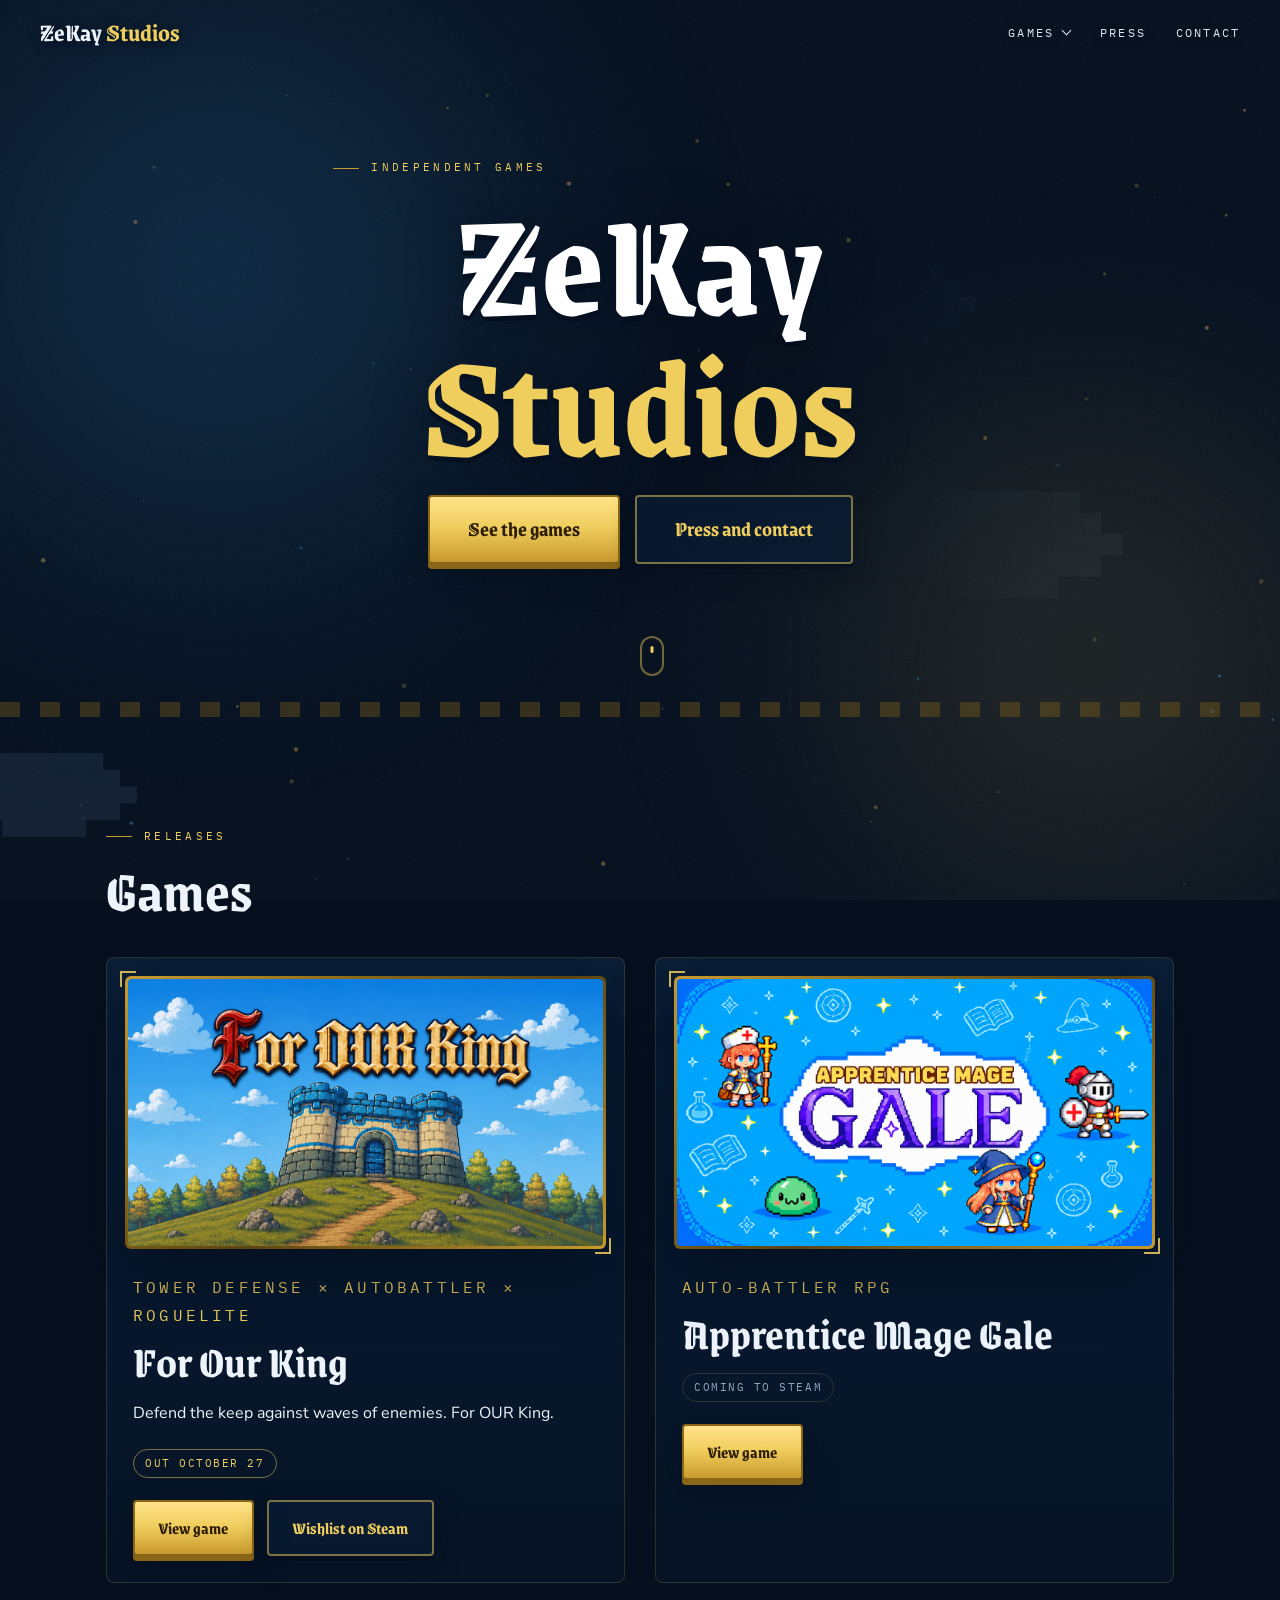
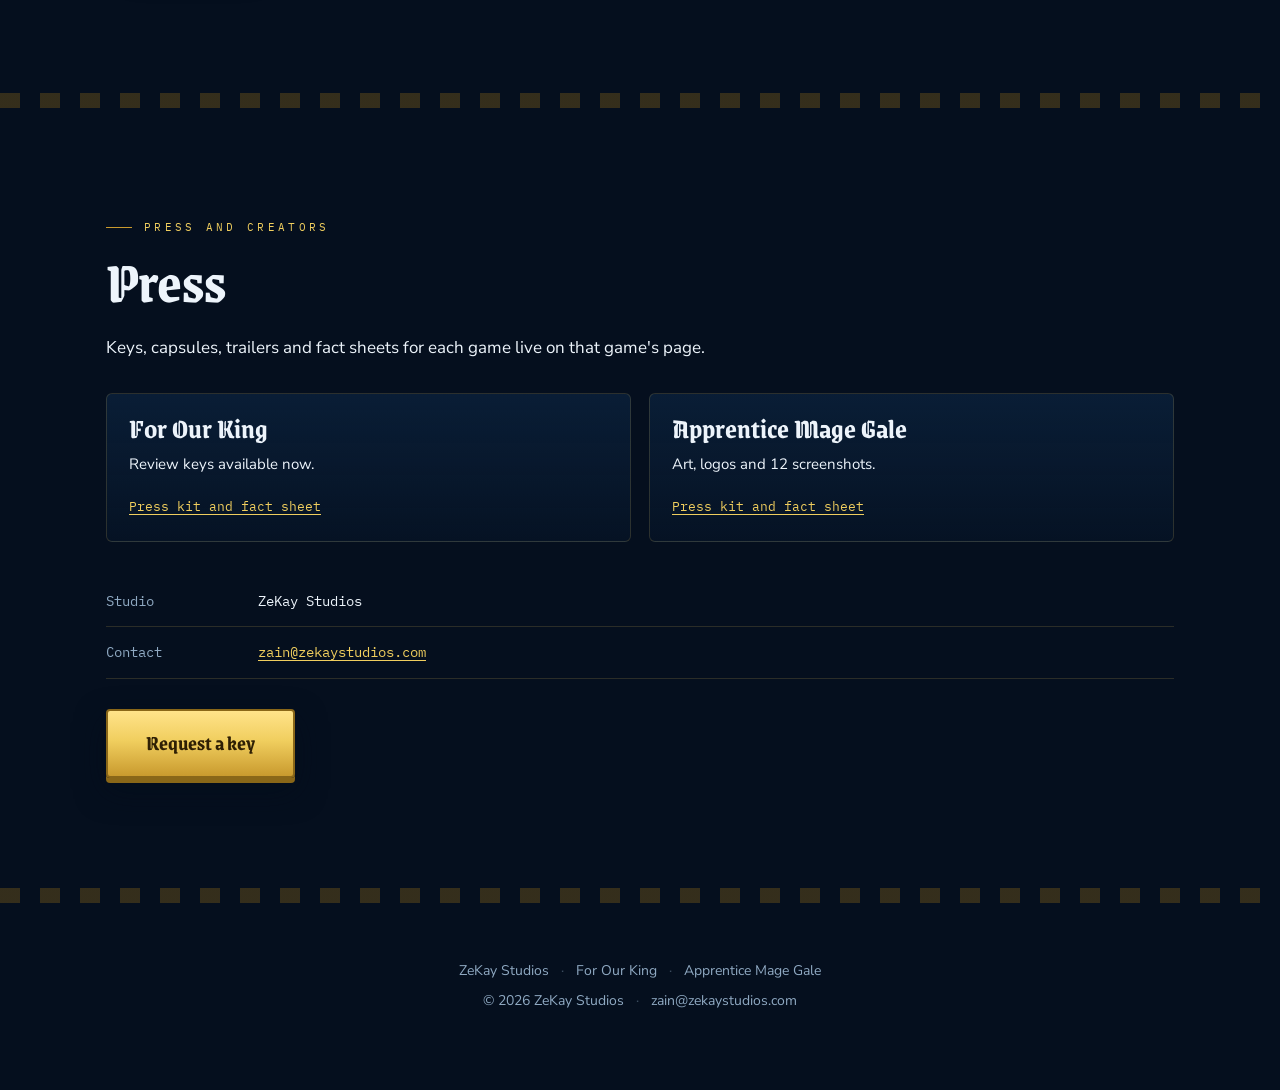
==== commit 9ab6620f: "Studio home page with Games section for both titles - zekaystudios.com now opens on a ZeKay Studios " ====
--- a/index.html
+++ b/index.html
@@ -3,305 +3,51 @@
 <head>
 <meta charset="utf-8">
 <meta name="viewport" content="width=device-width, initial-scale=1">
-<title>For Our King</title>
-<meta name="description" content="A medieval Tower Defense x Autobattler Roguelite. Defend your Keep across escalating waves, recruit units, cast spells, and break the game with over 300 upgrades.">
-<meta property="og:title" content="For Our King">
-<meta property="og:description" content="Defend your Keep across escalating waves. Over 300 upgrades. Stack flat and mult modifiers until you break the game beyond its limits.">
-<meta property="og:image" content="assets/Store_Main_Capsule.png">
+<title>ZeKay Studios</title>
+<meta name="description" content="ZeKay Studios makes For Our King and Apprentice Mage Gale.">
+<meta property="og:title" content="ZeKay Studios">
+<meta property="og:description" content="For Our King and Apprentice Mage Gale, coming to Steam.">
+<meta property="og:image" content="https://zekaystudios.com/assets/Store_Main_Capsule.png">
+<meta property="og:url" content="https://zekaystudios.com/">
 <meta property="og:type" content="website">
 <meta name="theme-color" content="#08192E">
 <link rel="icon" href="assets/Shortcut.png">
 <link rel="preconnect" href="https://fonts.googleapis.com">
 <link rel="preconnect" href="https://fonts.gstatic.com" crossorigin>
 <link href="https://fonts.googleapis.com/css2?family=Grenze+Gotisch:wght@500;600;700;800&family=Nunito+Sans:opsz,wght@6..12,400;6..12,600;6..12,700;6..12,900&family=IBM+Plex+Mono:wght@400;500;600&display=swap" rel="stylesheet">
+<link rel="stylesheet" href="assets/site.css">
 <style>
-:root{
-  --abyss:#050F1E;
-  --gold:#F0CE5E;
-  --gold-2:#C99A2E;
-  --gold-3:#8A6718;
-  --red:#D4433C;
-  --azure:#5AB6F5;
-  --violet:#B57BE8;
-  --text:#EDF4FB;
-  --dim:#8FA9C2;
-  --line:rgba(240,206,94,.16);
-  --disp:"Grenze Gotisch",Georgia,serif;
-  --body:"Nunito Sans",system-ui,sans-serif;
-  --mono:"IBM Plex Mono",ui-monospace,monospace;
-  --ease:cubic-bezier(.19,1,.22,1);
-}
-*{box-sizing:border-box}
-html{scroll-behavior:smooth}
-body{
-  margin:0;background:var(--abyss);color:var(--text);
-  font-family:var(--body);font-size:17px;line-height:1.75;
-  overflow-x:hidden;-webkit-font-smoothing:antialiased;
-}
-img{max-width:100%;display:block}
-a{color:var(--gold);text-underline-offset:3px}
+/* Studio landing only */
+.hero.studio{min-height:78svh}
+.wordmark{font-size:clamp(64px,12vw,148px);line-height:.95;margin:0 0 22px;color:#fff;
+  text-shadow:0 5px 0 rgba(4,16,32,.9),0 0 50px rgba(4,16,32,.8);
+  animation:heroDrop 1.1s var(--ease) both}
+.wordmark b{color:var(--gold);font-weight:700}
+.hero.studio .eyebrow{justify-content:center;animation:up .9s .2s var(--ease) both}
+.hero.studio .ph{max-width:520px;margin:0 auto 30px;min-height:0;padding:14px 18px;animation:up .9s .34s var(--ease) both}
 
-/* ---------- layered backdrop ---------- */
-#veil{position:fixed;inset:0;z-index:-4;background:var(--abyss);overflow:hidden}
-#veil::before,#veil::after{content:"";position:absolute;border-radius:50%;filter:blur(90px);will-change:transform}
-#veil::before{width:70vw;height:70vw;left:-18vw;top:-14vw;
-  background:radial-gradient(circle,rgba(58,166,238,.22),transparent 68%);
-  animation:drift1 34s ease-in-out infinite alternate}
-#veil::after{width:62vw;height:62vw;right:-16vw;bottom:-12vw;
-  background:radial-gradient(circle,rgba(240,206,94,.14),transparent 68%);
-  animation:drift2 42s ease-in-out infinite alternate}
-@keyframes drift1{to{transform:translate3d(14vw,10vh,0) scale(1.16)}}
-@keyframes drift2{to{transform:translate3d(-12vw,-9vh,0) scale(1.13)}}
+.games{display:grid;grid-template-columns:1fr 1fr;gap:30px;margin-top:36px}
+.game{display:flex;flex-direction:column;gap:24px;padding:18px 18px 26px;border:1px solid var(--line);border-radius:8px;
+  background:linear-gradient(180deg,rgba(12,36,64,.72),rgba(8,25,46,.45))}
+.game>.media{display:block}
+.game-body{padding:0 8px}
+.game-meta{font-family:var(--mono);font-size:11px;letter-spacing:.2em;text-transform:uppercase;color:var(--gold);margin:0 0 10px}
+.game h3{font-size:clamp(32px,3.8vw,44px);margin:0 0 14px}
+.game-body p{font-size:16px}
+.pill{display:inline-block;font-family:var(--mono);font-size:11px;letter-spacing:.14em;text-transform:uppercase;
+  padding:4px 11px;border-radius:99px;border:1px solid var(--line);color:var(--dim);margin-bottom:22px}
+.pill.live{color:var(--gold);border-color:rgba(240,206,94,.5)}
+.note{font-family:var(--mono);font-size:11.5px;color:var(--dim);margin:14px 0 0}
 
-/* pixel clouds, only visible down the empty sides */
-#sky{position:fixed;inset:0;z-index:-3;pointer-events:none;
-  -webkit-mask-image:linear-gradient(90deg,#000 0,#000 12%,transparent 30%,transparent 70%,#000 88%,#000 100%);
-  mask-image:linear-gradient(90deg,#000 0,#000 12%,transparent 30%,transparent 70%,#000 88%,#000 100%)}
-#motes{position:fixed;inset:0;z-index:-2;pointer-events:none;opacity:.6}
-#grain{position:fixed;inset:0;z-index:-1;pointer-events:none;opacity:.05;
-  background-image:url("data:image/svg+xml,%3Csvg xmlns='http://www.w3.org/2000/svg' width='140' height='140'%3E%3Cfilter id='n'%3E%3CfeTurbulence type='fractalNoise' baseFrequency='.85' numOctaves='3'/%3E%3C/filter%3E%3Crect width='140' height='140' filter='url(%23n)'/%3E%3C/svg%3E")}
-#bar{position:fixed;top:0;left:0;height:3px;width:0;z-index:60;
-  background:linear-gradient(90deg,var(--gold-3),var(--gold),#FFF0B8);
-  box-shadow:0 0 14px rgba(240,206,94,.7)}
-
-/* ---------- side rails: the decree vine ---------- */
-.rail{position:fixed;top:0;bottom:0;width:132px;z-index:2;pointer-events:none;display:none}
-.rail.l{left:0}
-.rail.r{right:0}
-.rail .stone{
-  position:absolute;top:0;bottom:0;width:26px;
-  background:
-    repeating-linear-gradient(0deg,rgba(240,206,94,.10) 0 2px,transparent 2px 46px),
-    linear-gradient(180deg,rgba(12,36,64,.55),rgba(8,25,46,.25));
-  border-right:1px solid rgba(240,206,94,.12);
-}
-.rail.l .stone{left:0}
-.rail.r .stone{right:0;border-right:0;border-left:1px solid rgba(240,206,94,.12)}
-.rail .vine{position:absolute;top:0;bottom:0;left:50%;width:1px;
-  background:linear-gradient(180deg,transparent,rgba(240,206,94,.22) 8%,rgba(240,206,94,.22) 92%,transparent)}
-.rail .fill{position:absolute;top:0;left:50%;width:2px;height:0;margin-left:-1px;
-  background:linear-gradient(180deg,var(--gold-3),var(--gold));
-  box-shadow:0 0 12px rgba(240,206,94,.55)}
-.node{position:absolute;left:50%;width:13px;height:13px;margin-left:-6.5px;
-  transform:rotate(45deg);border:1px solid rgba(240,206,94,.34);
-  background:var(--abyss);transition:background .4s,box-shadow .4s,border-color .4s}
-.node.lit{background:var(--gold);border-color:var(--gold);box-shadow:0 0 18px rgba(240,206,94,.75)}
-.node::after{content:"";position:absolute;inset:3px;border:1px solid rgba(240,206,94,.18)}
-@media (min-width:1340px){.rail{display:block}}
-
-/* ---------- type ---------- */
-.wrap{max-width:1120px;margin:0 auto;padding:0 26px;position:relative;z-index:3}
-h1,h2,h3{font-family:var(--disp);margin:0;line-height:1.04;font-weight:700}
-h2{font-size:clamp(34px,5.4vw,58px);margin-bottom:22px}
-.eyebrow+h2{margin-top:2px}
-p{margin:0 0 20px;max-width:60ch}
-.eyebrow{font-family:var(--mono);font-size:11px;letter-spacing:.3em;text-transform:uppercase;
-  color:var(--gold);margin:0 0 14px;display:flex;align-items:center;gap:12px}
-.eyebrow::before{content:"";width:26px;height:1px;background:var(--gold-2)}
-.dim{color:var(--dim)}
-.lead{font-size:19px}
-
-/* ---------- hero ---------- */
-.hero{position:relative;min-height:100svh;display:grid;place-items:center;
-  text-align:center;padding:90px 26px 70px;overflow:hidden}
-.hero-art{position:absolute;inset:-6% -3%;z-index:0;
-  background:url("assets/Library_Hero.png") center 60%/cover no-repeat;
-  transform:scale(1.08);will-change:transform}
-.hero-fade{position:absolute;inset:0;z-index:1;pointer-events:none;
-  background:radial-gradient(120% 80% at 50% 42%,transparent 34%,rgba(5,15,30,.55) 100%),
-  linear-gradient(to bottom,rgba(5,15,30,.42) 0,transparent 22%,transparent 52%,var(--abyss) 100%)}
-.hero-in{position:relative;z-index:2;width:100%;max-width:820px}
-.logo{width:min(700px,90vw);margin:0 auto 26px;
-  filter:drop-shadow(0 14px 34px rgba(3,12,26,.75));
-  animation:heroDrop 1.1s var(--ease) both,bob 7s ease-in-out 1.1s infinite}
-@keyframes heroDrop{from{opacity:0;transform:translateY(-54px) scale(.9)}to{opacity:1;transform:none}}
-@keyframes bob{0%,100%{transform:translateY(0)}50%{transform:translateY(-9px)}}
-.tag{font-family:var(--disp);font-weight:600;font-size:clamp(20px,3.2vw,30px);line-height:1.3;
-  color:#fff;text-shadow:0 3px 0 rgba(4,16,32,.92),0 0 34px rgba(4,16,32,.85);
-  margin:0 auto 32px;max-width:24ch;animation:up .9s .34s var(--ease) both}
-.cta{display:flex;gap:15px;justify-content:center;flex-wrap:wrap;animation:up .9s .52s var(--ease) both}
-@keyframes up{from{opacity:0;transform:translateY(26px)}to{opacity:1;transform:none}}
-.btn{position:relative;overflow:hidden;isolation:isolate;
-  font-family:var(--disp);font-weight:700;font-size:21px;
-  padding:14px 38px;text-decoration:none;border-radius:4px;border:2px solid var(--gold-3);
-  background:linear-gradient(180deg,#FFE38A,var(--gold) 46%,#C99A2E);color:#2E1F04;
-  box-shadow:0 5px 0 var(--gold-3),0 12px 30px rgba(3,12,26,.55);
-  transition:transform .14s var(--ease),box-shadow .14s var(--ease)}
-.btn::after{content:"";position:absolute;inset:0;z-index:-1;
-  background:linear-gradient(115deg,transparent 38%,rgba(255,255,255,.7) 50%,transparent 62%);
-  transform:translateX(-130%)}
-.btn:hover::after{transform:translateX(130%);transition:transform .75s var(--ease)}
-.btn:hover{transform:translateY(-3px);box-shadow:0 8px 0 var(--gold-3),0 18px 38px rgba(3,12,26,.6)}
-.btn:active{transform:translateY(3px);box-shadow:0 2px 0 var(--gold-3)}
-.btn.ghost{background:rgba(10,30,54,.66);color:var(--gold);border-color:rgba(240,206,94,.5);
-  box-shadow:0 5px 0 rgba(4,16,32,.6),0 10px 26px rgba(3,12,26,.4);backdrop-filter:blur(6px)}
-.btn.ghost:hover{background:rgba(14,42,74,.82)}
-.pulse{animation:up .9s .52s var(--ease) both,glow 2.8s 1.6s ease-in-out infinite}
-@keyframes glow{0%,100%{box-shadow:0 5px 0 var(--gold-3),0 12px 30px rgba(3,12,26,.55)}
-  50%{box-shadow:0 5px 0 var(--gold-3),0 12px 46px rgba(240,206,94,.45)}}
-.meta{position:relative;z-index:2;margin-top:36px;font-family:var(--mono);font-size:13px;
-  letter-spacing:.15em;text-transform:uppercase;color:#D8E8F6;
-  text-shadow:0 2px 10px rgba(4,16,32,.95);animation:up .9s .7s var(--ease) both}
-.meta b{color:var(--gold);font-weight:600}
-.meta i{font-style:normal;opacity:.4;padding:0 12px}
-.scroller{position:absolute;bottom:26px;left:50%;transform:translateX(-50%);z-index:3;
-  width:24px;height:40px;border:2px solid rgba(240,206,94,.45);border-radius:14px;
-  animation:up .9s 1s var(--ease) both}
-.scroller::after{content:"";position:absolute;left:50%;top:8px;width:3px;height:7px;border-radius:2px;
-  background:var(--gold);transform:translateX(-50%);animation:wheel 1.9s ease-in-out infinite}
-@keyframes wheel{0%{opacity:0;transform:translate(-50%,0)}30%{opacity:1}100%{opacity:0;transform:translate(-50%,15px)}}
-
-.crenel{height:15px;position:relative;z-index:3;
-  background:repeating-linear-gradient(90deg,var(--gold-3) 0 20px,transparent 20px 40px);opacity:.36}
-
-section{padding:110px 0;position:relative}
-.rise{opacity:0;transform:translateY(34px);transition:opacity .9s var(--ease),transform .9s var(--ease)}
-.rise.on{opacity:1;transform:none}
-.d1{transition-delay:.10s}.d2{transition-delay:.20s}.d3{transition-delay:.30s}
-
-.feature{display:grid;grid-template-columns:1fr 1.15fr;gap:56px;align-items:center}
-.feature.flip .copy{order:2}
-.feature.flip .media{order:1}
-.media{position:relative;border-radius:6px;padding:3px;
-  background:linear-gradient(140deg,var(--gold-2),var(--gold-3) 30%,#5C4410 55%,var(--gold-2));
-  box-shadow:0 26px 60px rgba(3,12,26,.6);transition:transform .4s var(--ease)}
-.media .inner{position:relative;border-radius:4px;overflow:hidden;background:#061527;aspect-ratio:16/9}
-.media video,.media img{width:100%;height:100%;object-fit:cover;display:block;border:0}
-.media::after{content:"";position:absolute;inset:0;border-radius:6px;pointer-events:none;
-  background:linear-gradient(115deg,transparent 40%,rgba(255,255,255,.16) 50%,transparent 60%);
-  opacity:0;transition:opacity .4s}
-.media:hover::after{opacity:1}
-.corner{position:absolute;width:16px;height:16px;border:2px solid var(--gold);opacity:.85;z-index:3}
-.corner.tl{top:-5px;left:-5px;border-right:0;border-bottom:0}
-.corner.tr{top:-5px;right:-5px;border-left:0;border-bottom:0}
-.corner.bl{bottom:-5px;left:-5px;border-right:0;border-top:0}
-.corner.br{bottom:-5px;right:-5px;border-left:0;border-top:0}
-
-.stats{display:grid;grid-template-columns:repeat(4,1fr);gap:18px;margin-top:34px}
-.stat{border:1px solid var(--line);border-radius:5px;padding:24px 18px;text-align:center;
-  background:linear-gradient(180deg,rgba(12,36,64,.85),rgba(8,25,46,.6));
-  transition:transform .3s var(--ease),border-color .3s,box-shadow .3s}
-.stat:hover{transform:translateY(-5px);border-color:var(--gold-2);box-shadow:0 14px 34px rgba(3,12,26,.5)}
-.stat .n{font-family:var(--mono);font-weight:600;font-size:clamp(30px,4.6vw,44px);color:var(--gold);line-height:1.1;display:block}
-.stat .l{font-size:12px;letter-spacing:.16em;text-transform:uppercase;color:var(--dim);font-family:var(--mono)}
-
-/* ---------- decree bar ---------- */
-.forge{margin-top:44px;border-radius:8px;padding:2px;
-  background:linear-gradient(140deg,var(--gold-2),#4A360C 40%,var(--gold-3) 70%,var(--gold-2));
-  box-shadow:0 30px 70px rgba(3,12,26,.6)}
-.forge-in{border-radius:6px;padding:30px 28px 24px;position:relative;overflow:hidden;
-  background:radial-gradient(120% 90% at 50% 0%,#123152,#081A31 62%,#050F1E)}
-.forge-top{display:flex;justify-content:space-between;gap:26px;flex-wrap:wrap;align-items:flex-end;margin-bottom:24px}
-.forge-top p{margin:0;font-size:15px;color:var(--dim);max-width:38ch}
-.readout{text-align:right;font-family:var(--mono);white-space:nowrap;flex:0 0 auto}
-.readout .l{display:block;font-size:11px;letter-spacing:.2em;text-transform:uppercase;color:var(--dim)}
-.readout .v{display:block;font-size:clamp(40px,8vw,68px);font-weight:600;line-height:1;color:var(--gold);
-  text-shadow:0 0 40px rgba(240,206,94,.4);
-  transition:transform .22s cubic-bezier(.16,2.1,.32,1),color .35s,text-shadow .35s}
-.readout .v.hit{transform:scale(1.10)}
-.readout .v.t2.hit{transform:scale(1.18)}
-.readout .v.t3.hit{transform:scale(1.30)}
-.readout .v.t4.hit{transform:scale(1.44)}
-.readout .v.t3{color:#FF9E3D;text-shadow:0 0 52px rgba(255,158,61,.55)}
-.readout .v.t4{color:var(--red);text-shadow:0 0 26px rgba(212,67,60,.9),0 0 70px rgba(212,67,60,.5)}
-.readout .m b.t3{color:#FF9E3D}
-.readout .m b.t4{color:var(--red)}
-.forge-in.quake{animation:quake .34s cubic-bezier(.36,.07,.19,.97)}
-@keyframes quake{
-  10%{transform:translate(-3px,1px)}30%{transform:translate(4px,-2px)}
-  50%{transform:translate(-4px,2px)}70%{transform:translate(3px,-1px)}
-  90%{transform:translate(-2px,1px)}100%{transform:none}
-}
-.readout .m{font-size:13px;color:var(--dim)}
-.readout .m b{color:var(--red);font-weight:700}
-
-.slots{display:grid;grid-template-columns:repeat(6,1fr);gap:9px}
-.slot{position:relative;min-height:84px;border-radius:5px;
-  border:1px dashed rgba(240,206,94,.26);background:rgba(255,255,255,.028);
-  display:flex;align-items:center;justify-content:center;
-  transition:border-color .18s,background .18s,box-shadow .18s,transform .18s var(--ease)}
-.slot .idx{position:absolute;top:5px;left:7px;font-family:var(--mono);font-size:10px;color:rgba(143,169,194,.45)}
-.slot.hot{border-color:var(--gold);background:rgba(240,206,94,.12);box-shadow:0 0 22px rgba(240,206,94,.28);transform:scale(1.04)}
-.slot.filled{border-style:solid;border-color:transparent;background:none}
-
-.card{width:100%;height:100%;min-height:84px;border-radius:5px;padding:11px 10px;
-  display:flex;flex-direction:column;justify-content:center;gap:5px;
-  cursor:grab;user-select:none;touch-action:none;position:relative;overflow:hidden;
-  border:1px solid rgba(240,206,94,.3);
-  background:linear-gradient(180deg,rgba(20,52,88,.95),rgba(9,26,48,.95));
-  transition:transform .18s var(--ease),box-shadow .18s,border-color .18s,opacity .18s}
-.card:hover{transform:translateY(-3px);box-shadow:0 12px 26px rgba(3,12,26,.55)}
-.card:active{cursor:grabbing}
-.card .nm{font-size:12.5px;font-weight:700;line-height:1.2;color:var(--text)}
-.card .op{font-family:var(--mono);font-size:16px;font-weight:600}
-.card.flat{border-color:rgba(90,182,245,.45)}
-.card.flat .op{color:var(--azure)}
-.card.mult .op{color:var(--gold)}
-.card.amp{border-color:rgba(181,123,232,.5)}
-.card.amp .op{color:var(--violet)}
-.card.amp .nm::after{content:" \00b7 boosts neighbours";font-weight:400;color:var(--violet);opacity:.8;font-size:10px}
-.card.base{border-color:var(--gold);
-  background:linear-gradient(180deg,rgba(240,206,94,.30),rgba(140,100,20,.28));
-  box-shadow:inset 0 0 24px rgba(240,206,94,.22)}
-.card.base .op{color:#FFF0B8}
-.card.ghost{position:fixed;z-index:200;pointer-events:none;opacity:.96;
-  min-height:0;transform-origin:center;transform:rotate(-2deg) scale(1.04);
-  box-shadow:0 24px 50px rgba(0,0,0,.6);cursor:grabbing}
-.card.taken{opacity:.2;pointer-events:none;filter:grayscale(.65)}
-
-.tray-head{display:flex;justify-content:space-between;align-items:baseline;gap:14px;flex-wrap:wrap;margin:24px 0 10px}
-.tray-head span{font-family:var(--mono);font-size:11px;letter-spacing:.2em;text-transform:uppercase;color:var(--dim)}
-.tray{display:grid;grid-template-columns:repeat(5,1fr);gap:9px}
-.tray .card{min-height:76px}
-
-.forge-foot{margin-top:20px;padding-top:16px;border-top:1px solid var(--line);
-  display:flex;justify-content:space-between;align-items:center;gap:16px;flex-wrap:wrap}
-.forge-foot code{font-family:var(--mono);font-size:12.5px;color:var(--dim);line-height:1.6}
-.raze{background:none;border:1px solid transparent;color:var(--dim);font-family:var(--body);
-  font-weight:700;font-size:14px;cursor:pointer;padding:6px 12px;border-radius:3px;
-  transition:color .2s,border-color .2s}
-.raze:hover{color:var(--red);border-color:rgba(212,67,60,.5)}
-.key{display:flex;gap:20px;flex-wrap:wrap;margin-top:14px;font-family:var(--mono);font-size:11px;color:var(--dim)}
-.key i{font-style:normal;display:inline-block;width:9px;height:9px;border-radius:2px;margin-right:6px;vertical-align:middle}
-.spark{position:absolute;width:5px;height:5px;border-radius:50%;background:var(--gold);pointer-events:none}
-
-.shots{display:grid;grid-template-columns:repeat(2,1fr);gap:22px;margin-top:30px}
-.shot{margin:0}
-.shot figcaption{display:flex;justify-content:space-between;align-items:center;gap:14px;
-  flex-wrap:wrap;margin-top:11px;font-family:var(--mono);font-size:11.5px;
-  letter-spacing:.06em;color:var(--dim)}
-.shot figcaption a{color:var(--gold);text-decoration:none;border-bottom:1px solid rgba(240,206,94,.35);
-  padding-bottom:1px;transition:border-color .2s,color .2s}
-.shot figcaption a:hover{color:#FFF0B8;border-color:var(--gold)}
-.dl{display:flex;gap:13px;flex-wrap:wrap;margin-top:34px}
-.dl .btn{font-size:17px;padding:11px 24px}
-.facts{list-style:none;padding:0;margin:0 0 30px;font-family:var(--mono);font-size:14px}
-.facts li{display:flex;gap:22px;padding:13px 0;border-bottom:1px solid var(--line)}
-.facts .k{color:var(--dim);flex:0 0 130px}
-footer{padding:56px 0 70px;text-align:center;font-size:14px;color:var(--dim);position:relative;z-index:3}
-footer p{margin:0 auto 6px;max-width:none}
+.press-rows{display:grid;grid-template-columns:1fr 1fr;gap:18px;margin:30px 0 34px}
+.press-row{border:1px solid var(--line);border-radius:6px;padding:20px 22px;
+  background:linear-gradient(180deg,rgba(12,36,64,.7),rgba(8,25,46,.4))}
+.press-row h3{font-size:28px;margin-bottom:8px}
+.press-row p{font-size:15px;margin-bottom:14px}
+.press-row a{font-family:var(--mono);font-size:12.5px}
 
 @media (max-width:900px){
-  .feature{grid-template-columns:1fr;gap:34px}
-  .feature.flip .copy{order:1}.feature.flip .media{order:2}
-  .stats{grid-template-columns:repeat(2,1fr)}
-  .slots{grid-template-columns:repeat(3,1fr)}
-  .tray{grid-template-columns:repeat(3,1fr)}
-}
-@media (max-width:640px){
-  section{padding:78px 0}
-  .shots{grid-template-columns:1fr}
-  .forge-in{padding:22px 16px}
-  .forge-top{flex-direction:column;align-items:flex-start}
-  .readout{text-align:left}
-  .slots,.tray{grid-template-columns:repeat(2,1fr)}
-}
-@media (prefers-reduced-motion:reduce){
-  *{animation:none!important;transition:none!important}
-  html{scroll-behavior:auto}
-  .rise{opacity:1;transform:none}
-  .hero-art{transform:none}
-  #motes,#sky{display:none}
+  .games,.press-rows{grid-template-columns:1fr}
 }
 </style>
 </head>
@@ -316,587 +62,117 @@
 <div class="rail l" id="railL"><div class="stone"></div><div class="vine"></div><div class="fill"></div></div>
 <div class="rail r" id="railR"><div class="stone"></div><div class="vine"></div><div class="fill"></div></div>
 
-<header class="hero">
-  <div class="hero-art" id="art"></div>
-  <div class="hero-fade"></div>
+<nav class="nav" aria-label="Main">
+  <a class="brand" href="./">ZeKay <b>Studios</b></a>
+  <div class="nav-links">
+    <details class="menu">
+      <summary>Games</summary>
+      <div class="menu-list">
+        <a href="./games/for-our-king/"><img src="./assets/thumbs/fok.jpg" alt=""><span>For Our King<small>Out October 27</small></span></a>
+        <a href="./games/apprentice-mage-gale/"><img src="./assets/thumbs/amg.jpg" alt=""><span>Apprentice Mage Gale<small>Coming to Steam</small></span></a>
+      </div>
+    </details>
+    <a href="#press">Press</a>
+    <a class="wide-only" href="mailto:zain@zekaystudios.com">Contact</a>
+  </div>
+</nav>
+
+<!-- 1. STUDIO HERO -->
+<header class="hero studio">
   <div class="hero-in">
-    <img class="logo" id="logo" src="assets/Library_Logo.png" alt="For Our King">
-    <p class="tag">Defend the keep against waves of enemies. For OUR King.</p>
+    <p class="eyebrow">Independent games</p>
+    <h1 class="wordmark">ZeKay <b>Studios</b></h1>
     <div class="cta">
-      <a class="btn pulse" href="https://store.steampowered.com/app/4993890/">Wishlist on Steam</a>
-      <a class="btn ghost" href="#press">Press kit</a>
+      <a class="btn pulse" href="#games">See the games</a>
+      <a class="btn ghost" href="#press">Press and contact</a>
     </div>
   </div>
-  <p class="meta">Tower Defense <i>&times;</i> Autobattler <i>&times;</i> Roguelite <i>&middot;</i> Out <b>October 27</b></p>
   <div class="scroller"></div>
 </header>
 <div class="crenel"></div>
 
-<section>
+<!-- 2. GAMES -->
+<section id="games">
   <div class="wrap">
     <div class="rise">
-      <p class="eyebrow">The idea</p>
-      <h2>One keep. Everything else is coming for it.</h2>
-      <p class="lead">For Our King is a single player Roguelite Tower Defence and Autobattler built on one idea. Defend the keep against waves of enemies, recruit different unit types, and cast spells from different Schools of Magic.</p>
-    </div>
-    <div class="stats rise d1">
-      <div class="stat"><span class="n" data-to="300" data-suffix="+">0</span><span class="l">Skill tree upgrades</span></div>
-      <div class="stat"><span class="n" data-to="12">0</span><span class="l">Unit subclasses</span></div>
-      <div class="stat"><span class="n" data-to="8">0</span><span class="l">Spell slots</span></div>
-      <div class="stat"><span class="n" data-to="6">0</span><span class="l">Sealed prestige paths</span></div>
-    </div>
-  </div>
-</section>
-
-<section>
-  <div class="wrap">
-    <div class="feature">
-      <div class="copy rise">
-        <p class="eyebrow">Progression</p>
-        <h2>Declare Your Royal Decrees</h2>
-        <p>Earn Gems, Essence, and Crowns to unlock over 300 different nodes to strengthen your Keep, Units, Economy, and cast spells.</p>
-      </div>
-      <div class="media rise d1 tilt">
-        <span class="corner tl"></span><span class="corner tr"></span>
-        <span class="corner bl"></span><span class="corner br"></span>
-        <div class="inner">
-          <video autoplay muted loop playsinline preload="metadata"
-            src="https://shared.fastly.steamstatic.com/store_item_assets/steam/apps/4993890/extras/b77194272df646efcddd5def703cc28c.webm?t=1787497121"></video>
-        </div>
-      </div>
-    </div>
-  </div>
-</section>
-
-<section>
-  <div class="wrap">
-    <div class="feature flip">
-      <div class="copy rise">
-        <p class="eyebrow">The Royal Court</p>
-        <h2>Assemble Your Royal Court</h2>
-        <p>Add flat and mult modifiers, create broken synergies, and stack unique effects until you break the game beyond its limits.</p>
-      </div>
-      <div class="media rise d1 tilt">
-        <span class="corner tl"></span><span class="corner tr"></span>
-        <span class="corner bl"></span><span class="corner br"></span>
-        <div class="inner">
-          <video autoplay muted loop playsinline preload="metadata"
-            src="https://shared.fastly.steamstatic.com/store_item_assets/steam/apps/4993890/extras/4f6ca873f1f68a8565b0a25112beb1e5.webm?t=1787497121"></video>
-        </div>
-      </div>
+      <p class="eyebrow">Releases</p>
+      <h2>Games</h2>
     </div>
 
-    <div class="forge rise d2">
-      <div class="forge-in" id="forge">
-        <div class="forge-top">
-          <div>
-            <p class="eyebrow" style="margin-bottom:10px">Build a bar</p>
-            <p>Six slots, ten decrees. Drag them in. They resolve left to right, so the order you choose is the whole thing.</p>
-          </div>
-          <div class="readout">
-            <span class="l">Warrior damage</span>
-            <span class="v" id="val">10</span>
-            <span class="m" id="mult">base</span>
+    <div class="games">
+      <article class="game rise">
+        <a class="media tilt" href="games/for-our-king/" aria-label="For Our King">
+          <span class="corner tl"></span><span class="corner br"></span>
+          <div class="inner"><img src="assets/Store_Main_Capsule.png" alt="For Our King key art"></div>
+        </a>
+        <div class="game-body">
+          <p class="game-meta">Tower Defense &times; Autobattler &times; Roguelite</p>
+          <h3>For Our King</h3>
+          <p>Defend the keep against waves of enemies. For OUR King.</p>
+          <span class="pill live">Out October 27</span>
+          <div class="btns">
+            <a class="btn sm" href="games/for-our-king/">View game</a>
+            <a class="btn sm ghost" href="https://store.steampowered.com/app/4993890/">Wishlist on Steam</a>
           </div>
         </div>
+      </article>
 
-        <div class="slots" id="slots"></div>
-
-        <div class="tray-head">
-          <span>Unsworn decrees</span>
-          <span id="count">5 slots open</span>
+      <article class="game rise d1">
+        <a class="media tilt" href="games/apprentice-mage-gale/" aria-label="Apprentice Mage Gale">
+          <span class="corner tl"></span><span class="corner br"></span>
+          <div class="inner"><img src="assets/amg/capsule_main.png" alt="Apprentice Mage Gale key art"></div>
+        </a>
+        <div class="game-body">
+          <p class="game-meta">Auto-battler RPG</p>
+          <h3>Apprentice Mage Gale</h3>
+          <span class="pill">Coming to Steam</span>
+          <div class="btns">
+            <a class="btn sm" href="games/apprentice-mage-gale/">View game</a>
+            <!-- Steam page not public yet. Put this back when it is:
+            <a class="btn sm ghost" href="https://store.steampowered.com/app/5153730/">Wishlist on Steam</a> -->
+          </div>
         </div>
-        <div class="tray" id="tray"></div>
-
-        <div class="forge-foot">
-          <code id="line">only the Warhost is sworn</code>
-          <button class="raze" id="raze" type="button">Raze the tree</button>
-        </div>
-        <div class="key">
-          <span><i style="background:var(--azure)"></i>flat, adds</span>
-          <span><i style="background:var(--gold)"></i>mult, multiplies</span>
-          <span><i style="background:var(--violet)"></i>amplifier, buffs the cards either side of it</span>
-        </div>
-      </div>
-    </div>
-  </div>
-</section>
-
-<section>
-  <div class="wrap">
-    <div class="feature">
-      <div class="copy rise">
-        <p class="eyebrow">Endgame</p>
-        <h2>Ascend Through Prestige</h2>
-        <p>Some doors never open through honest service. Spend Essence to prestige and raze your entire tree in order to take one of six permanently sealed unlocks in exchange, then climb again but stronger than you were before.</p>
-      </div>
-      <div class="media rise d1 tilt">
-        <span class="corner tl"></span><span class="corner tr"></span>
-        <span class="corner bl"></span><span class="corner br"></span>
-        <div class="inner">
-          <video autoplay muted loop playsinline preload="metadata"
-            src="https://shared.fastly.steamstatic.com/store_item_assets/steam/apps/4993890/extras/e4278d394e5385367e3e82b243b87b66.webm?t=1787497121"></video>
-        </div>
-      </div>
+      </article>
     </div>
   </div>
 </section>
 
 <div class="crenel"></div>
 
-<section>
-  <div class="wrap">
-    <div class="rise" style="text-align:center">
-      <p class="eyebrow" style="justify-content:center">Trailer</p>
-      <h2 style="margin-bottom:26px">See it move</h2>
-    </div>
-    <div class="media rise d1" style="max-width:920px;margin:0 auto">
-      <span class="corner tl"></span><span class="corner tr"></span>
-      <span class="corner bl"></span><span class="corner br"></span>
-      <div class="inner">
-        <video controls playsinline preload="metadata" poster="assets/trailer_poster.jpg" src="assets/trailer.mp4"></video>
+<!-- 4. PRESS -->
+<section id="press">
+  <div class="wrap rise">
+    <p class="eyebrow">Press and creators</p>
+    <h2>Press</h2>
+    <p>Keys, capsules, trailers and fact sheets for each game live on that game's page.</p>
+    <div class="press-rows">
+      <div class="press-row">
+        <h3>For Our King</h3>
+        <p>Review keys available now.</p>
+        <a href="games/for-our-king/#press">Press kit and fact sheet</a>
+      </div>
+      <div class="press-row">
+        <h3>Apprentice Mage Gale</h3>
+        <p>Art, logos and 12 screenshots.</p>
+        <a href="games/apprentice-mage-gale/#press">Press kit and fact sheet</a>
       </div>
     </div>
-  </div>
-</section>
-
-<section>
-  <div class="wrap">
-    <div class="rise">
-      <p class="eyebrow">Screenshots</p>
-      <h2 style="margin-bottom:8px">Stills</h2>
-      <p class="dim">Full resolution copies live in the press kit.</p>
-    </div>
-    <div class="shots">
-      <figure class="shot rise">
-        <div class="media tilt"><span class="corner tl"></span><span class="corner br"></span>
-          <div class="inner"><img src="https://shared.fastly.steamstatic.com/store_item_assets/steam/apps/4993890/06fdfa92db4c1d5cab8e50b528b3fdf3738df250/ss_06fdfa92db4c1d5cab8e50b528b3fdf3738df250.1920x1080.jpg?t=1787497121" alt="Gameplay" loading="lazy"></div></div>
-        <figcaption><span>Gameplay &middot; 1920 &times; 1080</span>
-          <a href="https://shared.fastly.steamstatic.com/store_item_assets/steam/apps/4993890/06fdfa92db4c1d5cab8e50b528b3fdf3738df250/ss_06fdfa92db4c1d5cab8e50b528b3fdf3738df250.1920x1080.jpg?t=1787497121" target="_blank" rel="noopener">Open full size</a></figcaption>
-      </figure>
-
-      <figure class="shot rise d1">
-        <div class="media tilt"><span class="corner tl"></span><span class="corner br"></span>
-          <div class="inner"><video autoplay muted loop playsinline preload="none"
-            src="https://shared.fastly.steamstatic.com/store_item_assets/steam/apps/4993890/extras/2c3eb42103e2d98c47a4d46d7e699e9c.webm?t=1787497121"></video></div></div>
-        <figcaption><span>Combat loop &middot; WEBM</span>
-          <a href="https://shared.fastly.steamstatic.com/store_item_assets/steam/apps/4993890/extras/2c3eb42103e2d98c47a4d46d7e699e9c.webm?t=1787497121" target="_blank" rel="noopener">Open clip</a></figcaption>
-      </figure>
-
-      <figure class="shot rise d2">
-        <div class="media tilt"><span class="corner tl"></span><span class="corner br"></span>
-          <div class="inner"><img src="assets/Store_Main_Capsule.png" alt="Key art" loading="lazy"></div></div>
-        <figcaption><span>Key art &middot; 1232 &times; 706</span>
-          <a href="assets/Store_Main_Capsule.png" download>Download PNG</a></figcaption>
-      </figure>
-
-      <figure class="shot rise d3">
-        <div class="media tilt"><span class="corner tl"></span><span class="corner br"></span>
-          <div class="inner"><img src="assets/Library_Hero.png" alt="The Keep" loading="lazy"></div></div>
-        <figcaption><span>The Keep &middot; 3840 &times; 1240</span>
-          <a href="assets/Library_Hero.png" download>Download 4K</a></figcaption>
-      </figure>
-    </div>
-
-    <div class="dl rise d1">
-      <a class="btn ghost" href="press/for-our-king-presskit.zip" download>Press kit, everything above</a>
-      <a class="btn ghost" href="assets/Library_Logo.png" download>Logo, transparent PNG</a>
-      <a class="btn ghost" href="assets/trailer.mp4" download>Trailer, MP4</a>
+    <ul class="facts">
+      <li><span class="k">Studio</span><span>ZeKay Studios</span></li>
+      <li><span class="k">Contact</span><span><a href="mailto:zain@zekaystudios.com">zain@zekaystudios.com</a></span></li>
+    </ul>
+    <div class="btns">
+      <a class="btn" href="mailto:zain@zekaystudios.com?subject=Key%20request">Request a key</a>
     </div>
   </div>
 </section>
 
 <div class="crenel"></div>
+<footer>
+  <p><a href="./">ZeKay Studios</a> <i>&middot;</i> <a href="./games/for-our-king/">For Our King</a> <i>&middot;</i> <a href="./games/apprentice-mage-gale/">Apprentice Mage Gale</a></p>
+  <p>&copy; 2026 ZeKay Studios <i>&middot;</i> <a href="mailto:zain@zekaystudios.com">zain@zekaystudios.com</a></p>
+</footer>
 
-<section id="press">
-  <div class="wrap rise">
-    <p class="eyebrow">Press and creators</p>
-    <h2>Request a review key</h2>
-    <p>Keys are available for press, streamers, and content creators. Email me and I will send one over the same day, along with the press kit if you need capsules and screenshots at full resolution. There is no embargo and no approval process, so you are free to publish whenever suits your schedule and to say whatever the game actually deserves.</p>
-    <ul class="facts">
-      <li><span class="k">Title</span><span>For Our King</span></li>
-      <li><span class="k">Developer</span><span>ZeKay</span></li>
-      <li><span class="k">Genre</span><span>Tower Defense, Autobattler, Roguelite</span></li>
-      <li><span class="k">Platform</span><span>PC via Steam</span></li>
-      <li><span class="k">Release</span><span>October 27, 2026</span></li>
-      <li><span class="k">Languages</span><span>English</span></li>
-      <li><span class="k">Contact</span><span><a href="mailto:zain@zekaystudios.com">zain@zekaystudios.com</a></span></li>
-    </ul>
-    <div class="cta" style="justify-content:flex-start">
-      <a class="btn" href="mailto:zain@zekaystudios.com?subject=Review%20key%20request%20-%20For%20Our%20King">Request a key</a>
-      <a class="btn ghost" href="https://store.steampowered.com/app/4993890/">Steam page</a>
-    </div>
-  </div>
-</section>
-
-<div class="crenel"></div>
-<footer><p>For Our King, made by ZeKay</p></footer>
-
-<script>
-(function(){
-"use strict";
-var reduce = matchMedia('(prefers-reduced-motion: reduce)').matches;
-var fine = matchMedia('(pointer:fine)').matches;
-
-/* ---------------- pixel clouds down the sides ---------------- */
-(function(){
-  var c = document.getElementById('sky'); if (!c || reduce) return;
-  var g = c.getContext('2d'), w, h, clouds = [], dpr = Math.min(devicePixelRatio || 1, 2);
-  function mk(y){
-    return {x:-260 + Math.random()*(innerWidth+520), y:y, s:1.6+Math.random()*2.4,
-            v:.10+Math.random()*.16, o:.05+Math.random()*.07};
-  }
-  function size(){
-    w = c.width = innerWidth*dpr; h = c.height = innerHeight*dpr;
-    c.style.width = innerWidth+'px'; c.style.height = innerHeight+'px';
-    g.setTransform(dpr,0,0,dpr,0,0);
-    clouds = [];
-    var n = 9;
-    for (var i=0;i<n;i++) clouds.push(mk(40 + (innerHeight/n)*i + Math.random()*60));
-  }
-  /* blocky cloud, drawn as pixel rows so it matches the game art */
-  var ROWS = [[2,7],[1,9],[0,11],[1,9],[3,5]];
-  function draw(cl){
-    g.fillStyle = 'rgba(150,205,245,' + cl.o + ')';
-    var u = 7 * cl.s;
-    for (var r=0;r<ROWS.length;r++){
-      g.fillRect(cl.x + ROWS[r][0]*u, cl.y + r*u, ROWS[r][1]*u, u);
-    }
-  }
-  (function loop(){
-    g.clearRect(0,0,innerWidth,innerHeight);
-    for (var i=0;i<clouds.length;i++){
-      var cl = clouds[i];
-      cl.x += cl.v;
-      if (cl.x > innerWidth + 300){ cl.x = -320; cl.y = Math.random()*innerHeight; }
-      draw(cl);
-    }
-    requestAnimationFrame(loop);
-  })();
-  size(); addEventListener('resize', size);
-})();
-
-/* ---------------- motes ---------------- */
-var cv = document.getElementById('motes'), cx = cv.getContext('2d'), M = [], W, H;
-function sizeMotes(){
-  W = cv.width = innerWidth; H = cv.height = innerHeight;
-  var n = Math.min(64, Math.round(innerWidth / 24)); M = [];
-  for (var i=0;i<n;i++){
-    M.push({x:Math.random()*W, y:Math.random()*H, r:Math.random()*2+.4,
-            s:Math.random()*.3+.05, d:Math.random()*6.28, o:Math.random()*.5+.14,
-            g:Math.random() < .25});
-  }
-}
-function paintMotes(){
-  cx.clearRect(0,0,W,H);
-  for (var i=0;i<M.length;i++){
-    var m = M[i];
-    m.y -= m.s; m.d += .01; m.x += Math.sin(m.d)*.3;
-    if (m.y < -10){ m.y = H+10; m.x = Math.random()*W; }
-    cx.beginPath(); cx.arc(m.x, m.y, m.r, 0, 6.284);
-    cx.fillStyle = m.g ? 'rgba(90,182,245,'+m.o+')' : 'rgba(240,206,94,'+m.o+')';
-    cx.fill();
-  }
-  requestAnimationFrame(paintMotes);
-}
-if (!reduce){ sizeMotes(); addEventListener('resize', sizeMotes); paintMotes(); }
-
-/* ---------------- side vine rails ---------------- */
-var NODES = 9;
-[['railL'],['railR']].forEach(function(pair){
-  var rail = document.getElementById(pair[0]);
-  for (var i=0;i<NODES;i++){
-    var n = document.createElement('div');
-    n.className = 'node';
-    n.style.top = (6 + (88/(NODES-1))*i) + '%';
-    rail.appendChild(n);
-  }
-});
-var allNodes = document.querySelectorAll('.node');
-var fills = document.querySelectorAll('.rail .fill');
-
-/* ---------------- scroll ---------------- */
-var pbar = document.getElementById('bar'), art = document.getElementById('art'), tick = false;
-function onScroll(){
-  if (tick) return; tick = true;
-  requestAnimationFrame(function(){
-    var max = document.body.scrollHeight - innerHeight;
-    var p = max > 0 ? scrollY / max : 0;
-    pbar.style.width = (p*100) + '%';
-    for (var i=0;i<fills.length;i++) fills[i].style.height = (6 + p*88) + '%';
-    var reached = Math.round(p * (NODES - 1));
-    for (var j=0;j<allNodes.length;j++){
-      var idx = j % NODES;
-      allNodes[j].classList.toggle('lit', idx <= reached);
-    }
-    if (art && !reduce) art.style.transform = 'scale(1.08) translate3d(0,' + Math.min(scrollY,1100)*0.3 + 'px,0)';
-    tick = false;
-  });
-}
-addEventListener('scroll', onScroll, {passive:true}); onScroll();
-
-var logo = document.getElementById('logo');
-if (logo && !reduce && fine){
-  addEventListener('mousemove', function(e){
-    logo.style.translate = ((e.clientX/innerWidth-.5)*16)+'px ' + ((e.clientY/innerHeight-.5)*10)+'px';
-  }, {passive:true});
-}
-
-var io = new IntersectionObserver(function(es){
-  es.forEach(function(e){ if (e.isIntersecting){ e.target.classList.add('on'); io.unobserve(e.target); } });
-}, {threshold:.14, rootMargin:'0px 0px -6% 0px'});
-document.querySelectorAll('.rise').forEach(function(el){ io.observe(el); });
-
-var cio = new IntersectionObserver(function(es){
-  es.forEach(function(e){
-    if (!e.isIntersecting) return;
-    cio.unobserve(e.target);
-    var el = e.target, to = +el.dataset.to, sfx = el.dataset.suffix || '', t0 = performance.now();
-    (function run(now){
-      var p = Math.min((now-t0)/1500,1), k = 1-Math.pow(1-p,3);
-      el.textContent = Math.round(to*k) + (p===1 ? sfx : '');
-      if (p<1) requestAnimationFrame(run);
-    })(performance.now());
-  });
-}, {threshold:.5});
-document.querySelectorAll('.stat .n').forEach(function(el){ cio.observe(el); });
-
-if (!reduce && fine){
-  document.querySelectorAll('.tilt').forEach(function(card){
-    card.addEventListener('mousemove', function(e){
-      var r = card.getBoundingClientRect();
-      var ax = (e.clientX-r.left)/r.width-.5, ay = (e.clientY-r.top)/r.height-.5;
-      card.style.transform = 'perspective(1000px) rotateY('+(ax*5).toFixed(2)+'deg) rotateX('+(-ay*5).toFixed(2)+'deg) translateZ(6px)';
-    });
-    card.addEventListener('mouseleave', function(){ card.style.transform = ''; });
-  });
-}
-
-/* ================= DECREE BAR ================= */
-var SLOTS = 6, BASEVAL = 10;
-var DEC = {
-  base:    {n:"Warhost",           kind:"base", v:BASEVAL},
-  sharp:   {n:"Sharpened Edge",    kind:"flat", v:8},
-  brist:   {n:"Bristling Defense", kind:"flat", v:15},
-  ledger:  {n:"Ledger Departments",kind:"flat", v:6},
-  upkeep:  {n:"Weapon Maintenance",kind:"flat", v:25},
-  fletch:  {n:"Fletching Craft",   kind:"flat", v:12},
-  iron:    {n:"Iron Doctrine",     kind:"mult", v:2.4},
-  twin:    {n:"Twin Barrage",      kind:"mult", v:3.1},
-  arcane:  {n:"Arcane Overcharge", kind:"mult", v:2.8},
-  royal:   {n:"Royal Endorsement", kind:"amp",  v:1.6},
-  overflow:{n:"Overflow Reserves", kind:"amp",  v:2.0}
-};
-var POOL = ['sharp','brist','ledger','upkeep','fletch','iron','twin','arcane','royal','overflow'];
-var slots = [null,null,'base',null,null,null];
-
-var slotHost = document.getElementById('slots'),
-    trayHost = document.getElementById('tray'),
-    valEl = document.getElementById('val'),
-    mulEl = document.getElementById('mult'),
-    lineEl = document.getElementById('line'),
-    cntEl = document.getElementById('count'),
-    forge = document.getElementById('forge');
-
-function opLabel(d){
-  if (d.kind === 'base') return String(BASEVAL);
-  if (d.kind === 'flat') return '+' + d.v;
-  return '\u00D7' + d.v;
-}
-function cardEl(id){
-  var d = DEC[id];
-  var el = document.createElement('div');
-  el.className = 'card ' + d.kind;
-  el.dataset.id = id;
-  el.innerHTML = '<div class="nm">' + d.n + '</div><div class="op">' + opLabel(d) + '</div>';
-  return el;
-}
-
-function compute(){
-  var i, j, eff = {};
-  for (i=0;i<SLOTS;i++){ var id = slots[i]; if (id && id !== 'base') eff[i] = DEC[id].v; }
-  /* amplifiers boost the card immediately either side */
-  for (i=0;i<SLOTS;i++){
-    var aid = slots[i];
-    if (!aid || aid === 'base' || DEC[aid].kind !== 'amp') continue;
-    [i-1, i+1].forEach(function(j){
-      if (j < 0 || j >= SLOTS) return;
-      var tid = slots[j];
-      if (!tid || tid === 'base' || DEC[tid].kind === 'amp') return;
-      eff[j] = eff[j] * DEC[aid].v;
-    });
-  }
-  var total = BASEVAL, parts = [];
-  for (i=0;i<SLOTS;i++){
-    var cid = slots[i];
-    if (!cid || cid === 'base') continue;
-    var d = DEC[cid];
-    if (d.kind === 'amp') continue;
-    var v = Math.round(eff[i]*100)/100;
-    if (d.kind === 'flat'){ total += v; parts.push('+' + v); }
-    else { total *= v; parts.push('\u00D7' + v); }
-  }
-  return {total: total, parts: parts};
-}
-
-var shown = BASEVAL, raf = 0, lastTotal = BASEVAL;
-function fmt(n){
-  return n >= 1000 ? Math.round(n).toLocaleString('en-US')
-                   : (Math.round(n*10)/10).toLocaleString('en-US');
-}
-function tierFor(x){
-  if (x >= 200) return 4;
-  if (x >= 50)  return 3;
-  if (x >= 10)  return 2;
-  return 1;
-}
-function countTo(target){
-  var x = target / BASEVAL, t = tierFor(x);
-  valEl.classList.remove('t2','t3','t4');
-  if (t > 1) valEl.classList.add('t' + t);
-  if (reduce){ shown = target; valEl.textContent = fmt(target); return; }
-  cancelAnimationFrame(raf);
-  var from = shown, t0 = performance.now(), dur = 380 + t * 90;
-  (function step(now){
-    var p = Math.min((now-t0)/dur,1), k = 1-Math.pow(1-p,4);
-    shown = from + (target-from)*k;
-    valEl.textContent = fmt(shown);
-    if (p<1) raf = requestAnimationFrame(step);
-    else { shown = target; valEl.textContent = fmt(target); }
-  })(performance.now());
-  valEl.classList.add('hit');
-  setTimeout(function(){ valEl.classList.remove('hit'); }, 190 + t * 40);
-  if (t === 4 && target > lastTotal){
-    var panel = document.querySelector('.forge-in');
-    panel.classList.remove('quake');
-    void panel.offsetWidth;
-    panel.classList.add('quake');
-  }
-  lastTotal = target;
-}
-
-function render(){
-  var r = compute();
-  slotHost.innerHTML = '';
-  for (var i=0;i<SLOTS;i++){
-    var s = document.createElement('div');
-    s.className = 'slot'; s.dataset.slot = i;
-    s.innerHTML = '<span class="idx">' + (i+1) + '</span>';
-    if (slots[i]){ s.classList.add('filled'); s.appendChild(cardEl(slots[i])); }
-    slotHost.appendChild(s);
-  }
-  trayHost.innerHTML = '';
-  POOL.forEach(function(id){
-    var c = cardEl(id);
-    if (slots.indexOf(id) !== -1) c.classList.add('taken');
-    trayHost.appendChild(c);
-  });
-  var open = slots.filter(function(x){ return x === null; }).length;
-  cntEl.textContent = open + (open === 1 ? ' slot open' : ' slots open');
-
-  countTo(r.total);
-  var x = Math.round((r.total/BASEVAL)*10)/10;
-  var tv = tierFor(x);
-  mulEl.innerHTML = r.parts.length
-    ? '<b class="' + (tv > 2 ? 't' + tv : '') + '">' + x + '\u00D7</b> base'
-    : 'base';
-  lineEl.textContent = r.parts.length
-    ? BASEVAL + ' ' + r.parts.join(' ') + '  \u2192  ' + fmt(r.total)
-    : 'only the Warhost is sworn';
-}
-
-var drag = null;
-function firstFree(){ for (var i=0;i<SLOTS;i++) if (slots[i] === null) return i; return -1; }
-function place(id, target){
-  var from = slots.indexOf(id);
-  if (target === null){ if (from !== -1 && id !== 'base') slots[from] = null; return; }
-  var occupant = slots[target];
-  if (occupant === 'base' && from === -1) return;
-  if (from !== -1){ slots[from] = occupant; slots[target] = id; }
-  else { slots[target] = id; }
-}
-function onDown(e){
-  var card = e.target.closest('.card');
-  if (!card || card.classList.contains('taken')) return;
-  e.preventDefault();
-  var r = card.getBoundingClientRect();
-  var ghost = card.cloneNode(true);
-  ghost.classList.add('ghost');
-  ghost.style.left = r.left + 'px';
-  ghost.style.top = r.top + 'px';
-  ghost.style.width = r.width + 'px';
-  ghost.style.height = r.height + 'px';
-  document.body.appendChild(ghost);
-  card.style.opacity = '.25';
-  drag = {id: card.dataset.id, ghost: ghost, ox: e.clientX-r.left, oy: e.clientY-r.top, src: card, moved: false};
-  window.addEventListener('pointermove', onMove);
-  window.addEventListener('pointerup', onUp);
-}
-function onMove(e){
-  if (!drag) return;
-  drag.moved = true;
-  drag.ghost.style.left = (e.clientX-drag.ox) + 'px';
-  drag.ghost.style.top  = (e.clientY-drag.oy) + 'px';
-  document.querySelectorAll('.slot').forEach(function(s){ s.classList.remove('hot'); });
-  var u = document.elementFromPoint(e.clientX, e.clientY);
-  var slot = u && u.closest ? u.closest('.slot') : null;
-  if (slot) slot.classList.add('hot');
-}
-function onUp(e){
-  if (!drag) return;
-  window.removeEventListener('pointermove', onMove);
-  window.removeEventListener('pointerup', onUp);
-  drag.ghost.remove();
-  drag.src.style.opacity = '';
-  document.querySelectorAll('.slot').forEach(function(s){ s.classList.remove('hot'); });
-  var id = drag.id, moved = drag.moved;
-  var u = document.elementFromPoint(e.clientX, e.clientY);
-  var slot = u && u.closest ? u.closest('.slot') : null;
-  if (!moved){
-    /* treat as a tap */
-    if (id !== 'base'){
-      var at = slots.indexOf(id);
-      if (at !== -1) slots[at] = null;
-      else { var f = firstFree(); if (f !== -1){ slots[f] = id; burst(e.clientX, e.clientY); } }
-    }
-  } else if (slot){
-    place(id, +slot.dataset.slot);
-    burst(e.clientX, e.clientY);
-  } else if (id !== 'base' && slots.indexOf(id) !== -1){
-    place(id, null);
-  }
-  drag = null;
-  render();
-}
-document.addEventListener('pointerdown', function(e){
-  if (e.target.closest('#slots') || e.target.closest('#tray')) onDown(e);
-});
-
-function burst(px, py){
-  if (reduce) return;
-  var r = forge.getBoundingClientRect();
-  for (var i=0;i<12;i++){
-    (function(){
-      var s = document.createElement('span');
-      s.className = 'spark';
-      s.style.left = (px-r.left)+'px'; s.style.top = (py-r.top)+'px';
-      forge.appendChild(s);
-      var a = Math.random()*6.284, dist = 28 + Math.random()*54;
-      var an = s.animate([
-        {transform:'translate(0,0) scale(1)', opacity:1},
-        {transform:'translate('+Math.cos(a)*dist+'px,'+Math.sin(a)*dist+'px) scale(0)', opacity:0}
-      ], {duration: 540+Math.random()*300, easing:'cubic-bezier(.2,.8,.3,1)'});
-      an.onfinish = function(){ s.remove(); };
-    })();
-  }
-}
-
-document.getElementById('raze').addEventListener('click', function(){
-  slots = [null,null,'base',null,null,null];
-  render();
-});
-render();
-})();
-</script>
+<script src="assets/site.js"></script>
 </body>
 </html>
--- a/assets/site.css
+++ b/assets/site.css
@@ -0,0 +1,287 @@
+/* ZeKay Studios: shared styles for every page. Page-only styles live in that page. */
+:root{
+  --abyss:#050F1E;
+  --gold:#F0CE5E;
+  --gold-2:#C99A2E;
+  --gold-3:#8A6718;
+  --red:#D4433C;
+  --azure:#5AB6F5;
+  --violet:#B57BE8;
+  --text:#EDF4FB;
+  --dim:#8FA9C2;
+  --line:rgba(240,206,94,.16);
+  --disp:"Grenze Gotisch",Georgia,serif;
+  --brand:"Grenze Gotisch",Georgia,serif; /* studio wordmark, same on every page */
+  --body:"Nunito Sans",system-ui,sans-serif;
+  --mono:"IBM Plex Mono",ui-monospace,monospace;
+  --ease:cubic-bezier(.19,1,.22,1);
+}
+*{box-sizing:border-box}
+html{scroll-behavior:smooth}
+body{
+  margin:0;background:var(--abyss);color:var(--text);
+  font-family:var(--body);font-size:17px;line-height:1.75;
+  overflow-x:hidden;-webkit-font-smoothing:antialiased;
+}
+img{max-width:100%;display:block}
+a{color:var(--gold);text-underline-offset:3px}
+
+/* ---------- layered backdrop ---------- */
+#veil{position:fixed;inset:0;z-index:-4;background:var(--abyss);overflow:hidden}
+#veil::before,#veil::after{content:"";position:absolute;border-radius:50%;filter:blur(90px);will-change:transform}
+#veil::before{width:70vw;height:70vw;left:-18vw;top:-14vw;
+  background:radial-gradient(circle,rgba(58,166,238,.22),transparent 68%);
+  animation:drift1 34s ease-in-out infinite alternate}
+#veil::after{width:62vw;height:62vw;right:-16vw;bottom:-12vw;
+  background:radial-gradient(circle,rgba(240,206,94,.14),transparent 68%);
+  animation:drift2 42s ease-in-out infinite alternate}
+@keyframes drift1{to{transform:translate3d(14vw,10vh,0) scale(1.16)}}
+@keyframes drift2{to{transform:translate3d(-12vw,-9vh,0) scale(1.13)}}
+
+/* pixel clouds, only visible down the empty sides */
+#sky{position:fixed;inset:0;z-index:-3;pointer-events:none;
+  -webkit-mask-image:linear-gradient(90deg,#000 0,#000 12%,transparent 30%,transparent 70%,#000 88%,#000 100%);
+  mask-image:linear-gradient(90deg,#000 0,#000 12%,transparent 30%,transparent 70%,#000 88%,#000 100%)}
+#motes{position:fixed;inset:0;z-index:-2;pointer-events:none;opacity:.6}
+#grain{position:fixed;inset:0;z-index:-1;pointer-events:none;opacity:.05;
+  background-image:url("data:image/svg+xml,%3Csvg xmlns='http://www.w3.org/2000/svg' width='140' height='140'%3E%3Cfilter id='n'%3E%3CfeTurbulence type='fractalNoise' baseFrequency='.85' numOctaves='3'/%3E%3C/filter%3E%3Crect width='140' height='140' filter='url(%23n)'/%3E%3C/svg%3E")}
+#bar{position:fixed;top:0;left:0;height:3px;width:0;z-index:60;
+  background:linear-gradient(90deg,var(--gold-3),var(--gold),#FFF0B8);
+  box-shadow:0 0 14px rgba(240,206,94,.7)}
+
+/* ---------- side rails: the decree vine ---------- */
+.rail{position:fixed;top:0;bottom:0;width:132px;z-index:2;pointer-events:none;display:none}
+.rail.l{left:0}
+.rail.r{right:0}
+.rail .stone{
+  position:absolute;top:0;bottom:0;width:26px;
+  background:
+    repeating-linear-gradient(0deg,rgba(240,206,94,.10) 0 2px,transparent 2px 46px),
+    linear-gradient(180deg,rgba(12,36,64,.55),rgba(8,25,46,.25));
+  border-right:1px solid rgba(240,206,94,.12);
+}
+.rail.l .stone{left:0}
+.rail.r .stone{right:0;border-right:0;border-left:1px solid rgba(240,206,94,.12)}
+.rail .vine{position:absolute;top:0;bottom:0;left:50%;width:1px;
+  background:linear-gradient(180deg,transparent,rgba(240,206,94,.22) 8%,rgba(240,206,94,.22) 92%,transparent)}
+.rail .fill{position:absolute;top:0;left:50%;width:2px;height:0;margin-left:-1px;
+  background:linear-gradient(180deg,var(--gold-3),var(--gold));
+  box-shadow:0 0 12px rgba(240,206,94,.55)}
+.node{position:absolute;left:50%;width:13px;height:13px;margin-left:-6.5px;
+  transform:rotate(45deg);border:1px solid rgba(240,206,94,.34);
+  background:var(--abyss);transition:background .4s,box-shadow .4s,border-color .4s}
+.node.lit{background:var(--gold);border-color:var(--gold);box-shadow:0 0 18px rgba(240,206,94,.75)}
+.node::after{content:"";position:absolute;inset:3px;border:1px solid rgba(240,206,94,.18)}
+@media (min-width:1340px){.rail{display:block}}
+
+/* ---------- type ---------- */
+.wrap{max-width:1120px;margin:0 auto;padding:0 26px;position:relative;z-index:3}
+h1,h2,h3{font-family:var(--disp);margin:0;line-height:1.04;font-weight:700}
+h2{font-size:clamp(34px,5.4vw,58px);margin-bottom:22px}
+.eyebrow+h2{margin-top:2px}
+p{margin:0 0 20px;max-width:60ch}
+.eyebrow{font-family:var(--mono);font-size:11px;letter-spacing:.3em;text-transform:uppercase;
+  color:var(--gold);margin:0 0 14px;display:flex;align-items:center;gap:12px}
+.eyebrow::before{content:"";width:26px;height:1px;background:var(--gold-2)}
+.dim{color:var(--dim)}
+.lead{font-size:19px}
+
+/* ---------- hero ---------- */
+.hero{position:relative;min-height:100svh;display:grid;place-items:center;
+  text-align:center;padding:90px 26px 70px;overflow:hidden}
+.hero-art{position:absolute;inset:-6% -3%;z-index:0;
+  background:center 60%/cover no-repeat; /* image set per page */
+  transform:scale(1.08);will-change:transform}
+.hero-fade{position:absolute;inset:0;z-index:1;pointer-events:none;
+  background:radial-gradient(120% 80% at 50% 42%,transparent 34%,rgba(5,15,30,.55) 100%),
+  linear-gradient(to bottom,rgba(5,15,30,.42) 0,transparent 22%,transparent 52%,var(--abyss) 100%)}
+.hero-in{position:relative;z-index:2;width:100%;max-width:820px}
+.logo{width:min(700px,90vw);margin:0 auto 26px;
+  filter:drop-shadow(0 14px 34px rgba(3,12,26,.75));
+  animation:heroDrop 1.1s var(--ease) both,bob 7s ease-in-out 1.1s infinite}
+@keyframes heroDrop{from{opacity:0;transform:translateY(-54px) scale(.9)}to{opacity:1;transform:none}}
+@keyframes bob{0%,100%{transform:translateY(0)}50%{transform:translateY(-9px)}}
+.tag{font-family:var(--disp);font-weight:600;font-size:clamp(20px,3.2vw,30px);line-height:1.3;
+  color:#fff;text-shadow:0 3px 0 rgba(4,16,32,.92),0 0 34px rgba(4,16,32,.85);
+  margin:0 auto 32px;max-width:24ch;animation:up .9s .34s var(--ease) both}
+.cta{display:flex;gap:15px;justify-content:center;flex-wrap:wrap;animation:up .9s .52s var(--ease) both}
+@keyframes up{from{opacity:0;transform:translateY(26px)}to{opacity:1;transform:none}}
+.btn{position:relative;overflow:hidden;isolation:isolate;
+  font-family:var(--disp);font-weight:700;font-size:21px;
+  padding:14px 38px;text-decoration:none;border-radius:4px;border:2px solid var(--gold-3);
+  background:linear-gradient(180deg,#FFE38A,var(--gold) 46%,#C99A2E);color:#2E1F04;
+  box-shadow:0 5px 0 var(--gold-3),0 12px 30px rgba(3,12,26,.55);
+  transition:transform .14s var(--ease),box-shadow .14s var(--ease)}
+.btn::after{content:"";position:absolute;inset:0;z-index:-1;
+  background:linear-gradient(115deg,transparent 38%,rgba(255,255,255,.7) 50%,transparent 62%);
+  transform:translateX(-130%)}
+.btn:hover::after{transform:translateX(130%);transition:transform .75s var(--ease)}
+.btn:hover{transform:translateY(-3px);box-shadow:0 8px 0 var(--gold-3),0 18px 38px rgba(3,12,26,.6)}
+.btn:active{transform:translateY(3px);box-shadow:0 2px 0 var(--gold-3)}
+.btn.ghost{background:rgba(10,30,54,.66);color:var(--gold);border-color:rgba(240,206,94,.5);
+  box-shadow:0 5px 0 rgba(4,16,32,.6),0 10px 26px rgba(3,12,26,.4);backdrop-filter:blur(6px)}
+.btn.ghost:hover{background:rgba(14,42,74,.82)}
+.pulse{animation:up .9s .52s var(--ease) both,glow 2.8s 1.6s ease-in-out infinite}
+@keyframes glow{0%,100%{box-shadow:0 5px 0 var(--gold-3),0 12px 30px rgba(3,12,26,.55)}
+  50%{box-shadow:0 5px 0 var(--gold-3),0 12px 46px rgba(240,206,94,.45)}}
+.meta{position:relative;z-index:2;margin-top:36px;font-family:var(--mono);font-size:13px;
+  letter-spacing:.15em;text-transform:uppercase;color:#D8E8F6;
+  text-shadow:0 2px 10px rgba(4,16,32,.95);animation:up .9s .7s var(--ease) both}
+.meta b{color:var(--gold);font-weight:600;white-space:nowrap}
+.meta i{font-style:normal;opacity:.4;padding:0 12px}
+.scroller{position:absolute;bottom:26px;left:50%;transform:translateX(-50%);z-index:3;
+  width:24px;height:40px;border:2px solid rgba(240,206,94,.45);border-radius:14px;
+  animation:up .9s 1s var(--ease) both}
+.scroller::after{content:"";position:absolute;left:50%;top:8px;width:3px;height:7px;border-radius:2px;
+  background:var(--gold);transform:translateX(-50%);animation:wheel 1.9s ease-in-out infinite}
+@keyframes wheel{0%{opacity:0;transform:translate(-50%,0)}30%{opacity:1}100%{opacity:0;transform:translate(-50%,15px)}}
+
+.crenel{height:15px;position:relative;z-index:3;
+  background:repeating-linear-gradient(90deg,var(--gold-3) 0 20px,transparent 20px 40px);opacity:.36}
+
+section{padding:110px 0;position:relative}
+.rise{opacity:0;transform:translateY(34px);transition:opacity .9s var(--ease),transform .9s var(--ease)}
+.rise.on{opacity:1;transform:none}
+.d1{transition-delay:.10s}.d2{transition-delay:.20s}.d3{transition-delay:.30s}
+
+.feature{display:grid;grid-template-columns:1fr 1.15fr;gap:56px;align-items:center}
+.feature.flip .copy{order:2}
+.feature.flip>:not(.copy){order:1}
+.media{position:relative;border-radius:6px;padding:3px;
+  background:linear-gradient(140deg,var(--gold-2),var(--gold-3) 30%,#5C4410 55%,var(--gold-2));
+  box-shadow:0 26px 60px rgba(3,12,26,.6);transition:transform .4s var(--ease)}
+.media .inner{position:relative;border-radius:4px;overflow:hidden;background:#061527;aspect-ratio:16/9}
+.media video,.media img{width:100%;height:100%;object-fit:cover;display:block;border:0}
+.media::after{content:"";position:absolute;inset:0;border-radius:6px;pointer-events:none;
+  background:linear-gradient(115deg,transparent 40%,rgba(255,255,255,.16) 50%,transparent 60%);
+  opacity:0;transition:opacity .4s}
+.media:hover::after{opacity:1}
+.corner{position:absolute;width:16px;height:16px;border:2px solid var(--gold);opacity:.85;z-index:3}
+.corner.tl{top:-5px;left:-5px;border-right:0;border-bottom:0}
+.corner.tr{top:-5px;right:-5px;border-left:0;border-bottom:0}
+.corner.bl{bottom:-5px;left:-5px;border-right:0;border-top:0}
+.corner.br{bottom:-5px;right:-5px;border-left:0;border-top:0}
+
+.stats{display:grid;grid-template-columns:repeat(4,1fr);gap:18px;margin-top:34px}
+.stat{border:1px solid var(--line);border-radius:5px;padding:24px 18px;text-align:center;
+  background:linear-gradient(180deg,rgba(12,36,64,.85),rgba(8,25,46,.6));
+  transition:transform .3s var(--ease),border-color .3s,box-shadow .3s}
+.stat:hover{transform:translateY(-5px);border-color:var(--gold-2);box-shadow:0 14px 34px rgba(3,12,26,.5)}
+.stat .n{font-family:var(--mono);font-weight:600;font-size:clamp(30px,4.6vw,44px);color:var(--gold);line-height:1.1;display:block}
+.stat .l{font-size:12px;letter-spacing:.16em;text-transform:uppercase;color:var(--dim);font-family:var(--mono)}
+
+
+.btn.sm{font-size:17px;padding:11px 24px}
+.btns{display:flex;gap:13px;flex-wrap:wrap}
+
+/* ---------- top nav ---------- */
+.nav{position:fixed;top:0;left:0;right:0;z-index:50;display:flex;align-items:center;
+  justify-content:space-between;gap:18px;padding:16px clamp(16px,4vw,40px);
+  transition:background .35s,box-shadow .35s,padding .35s}
+.nav.solid{background:rgba(5,15,30,.88);backdrop-filter:blur(10px);-webkit-backdrop-filter:blur(10px);
+  box-shadow:0 1px 0 var(--line);padding-top:10px;padding-bottom:10px}
+.brand{font-family:var(--brand);font-weight:700;font-size:25px;line-height:1;color:var(--text);
+  text-decoration:none;text-shadow:0 2px 12px rgba(4,16,32,.9)}
+.brand b{color:var(--gold);font-weight:700}
+.nav-links{display:flex;align-items:center;gap:clamp(14px,2.6vw,30px);
+  font-family:var(--mono);font-size:12px;letter-spacing:.18em;text-transform:uppercase}
+.nav-links>a,.menu>summary{color:#D8E8F6;text-decoration:none;cursor:pointer;padding:6px 0;
+  list-style:none;transition:color .2s;text-shadow:0 2px 10px rgba(4,16,32,.9)}
+.menu>summary::-webkit-details-marker{display:none}
+.nav-links>a:hover,.menu>summary:hover,.menu[open]>summary,.nav-links>a[aria-current]{color:var(--gold)}
+.menu{position:relative}
+.menu>summary::after{content:"";display:inline-block;width:6px;height:6px;margin-left:9px;
+  border-right:1.5px solid currentColor;border-bottom:1.5px solid currentColor;
+  transform:translateY(-3px) rotate(45deg);transition:transform .2s}
+.menu[open]>summary::after{transform:translateY(0) rotate(-135deg)}
+.menu-list{position:absolute;right:-10px;top:calc(100% + 12px);width:310px;padding:8px;
+  border:1px solid var(--line);border-radius:6px;background:rgba(8,25,46,.97);
+  box-shadow:0 20px 50px rgba(3,12,26,.6)}
+.menu-list a{display:flex;align-items:center;gap:13px;padding:9px;border-radius:4px;text-decoration:none;
+  color:var(--text);text-transform:none;letter-spacing:0;font-family:var(--body);font-size:15.5px;
+  font-weight:700;line-height:1.3}
+.menu-list a:hover,.menu-list a[aria-current]{background:rgba(240,206,94,.09)}
+.menu-list img{width:76px;height:43px;object-fit:cover;border-radius:3px;border:1px solid var(--line);flex:0 0 auto}
+.menu-list small{display:block;margin-top:3px;font-family:var(--mono);font-size:10px;letter-spacing:.14em;
+  text-transform:uppercase;color:var(--dim);font-weight:400}
+
+/* ---------- screenshot gallery + lightbox (any page) ---------- */
+.gallery{display:grid;grid-template-columns:repeat(3,1fr);gap:14px;margin-top:30px}
+.gallery a{display:block;position:relative;aspect-ratio:16/9;border-radius:6px;overflow:hidden;
+  border:1px solid var(--line);background:#000;
+  transition:transform .3s var(--ease),border-color .3s,box-shadow .3s}
+.gallery a:hover{transform:translateY(-4px);border-color:var(--gold);box-shadow:0 16px 36px rgba(0,0,0,.45)}
+.gallery img{width:100%;height:100%;object-fit:cover;transition:transform .6s var(--ease)}
+.gallery a:hover img{transform:scale(1.045)}
+.lb{position:fixed;inset:0;z-index:300;display:none;align-items:center;justify-content:center;
+  padding:58px 70px;background:rgba(3,4,16,.93);-webkit-backdrop-filter:blur(6px);backdrop-filter:blur(6px)}
+.lb.on{display:flex}
+.lb img{max-width:100%;max-height:100%;border-radius:4px;box-shadow:0 30px 80px rgba(0,0,0,.6)}
+.lb button{position:absolute;background:none;border:0;color:#fff;font-size:42px;line-height:1;
+  padding:10px 18px;cursor:pointer;opacity:.7;transition:opacity .2s,color .2s}
+.lb button:hover{opacity:1;color:var(--gold)}
+.lb button:focus{outline:none}
+.lb button:focus-visible{outline:2px solid var(--gold);outline-offset:2px;border-radius:4px;opacity:1}
+.lb .lb-x{top:6px;right:10px;font-size:36px}
+.lb .lb-p{left:6px;top:50%;transform:translateY(-50%)}
+.lb .lb-n{right:6px;top:50%;transform:translateY(-50%)}
+.lb-bar{position:absolute;left:0;right:0;bottom:16px;display:flex;justify-content:center;gap:24px;
+  font-family:var(--mono);font-size:12px;letter-spacing:.08em;color:var(--dim)}
+.lb-bar a{color:var(--gold);text-decoration:none;border-bottom:1px solid rgba(240,206,94,.35)}
+
+/* ---------- outline placeholders (delete once every block is filled) ---------- */
+.ph{border:1.5px dashed rgba(240,206,94,.42);border-radius:6px;
+  background:repeating-linear-gradient(135deg,rgba(240,206,94,.045) 0 12px,transparent 12px 24px);
+  display:grid;place-items:center;text-align:center;padding:22px;min-height:120px;
+  font-family:var(--mono);font-size:12px;letter-spacing:.14em;text-transform:uppercase;color:var(--gold)}
+.ph.wide{aspect-ratio:16/9}
+.todo{color:var(--dim);font-style:italic}
+
+.shots{display:grid;grid-template-columns:repeat(2,1fr);gap:22px;margin-top:30px}
+.shot{margin:0}
+.shot figcaption{display:flex;justify-content:space-between;align-items:center;gap:14px;
+  flex-wrap:wrap;margin-top:11px;font-family:var(--mono);font-size:11.5px;
+  letter-spacing:.06em;color:var(--dim)}
+.shot figcaption a{color:var(--gold);text-decoration:none;border-bottom:1px solid rgba(240,206,94,.35);
+  padding-bottom:1px;transition:border-color .2s,color .2s}
+.shot figcaption a:hover{color:#FFF0B8;border-color:var(--gold)}
+.dl{display:flex;gap:13px;flex-wrap:wrap;margin-top:34px}
+.dl .btn{font-size:17px;padding:11px 24px}
+.facts{list-style:none;padding:0;margin:0 0 30px;font-family:var(--mono);font-size:14px}
+.facts li{display:flex;gap:22px;padding:13px 0;border-bottom:1px solid var(--line)}
+.facts .k{color:var(--dim);flex:0 0 130px}
+footer{padding:56px 0 70px;text-align:center;font-size:14px;color:var(--dim);position:relative;z-index:3}
+footer p{margin:0 auto 6px;max-width:none}
+footer a{color:var(--dim);text-decoration:none;transition:color .2s}
+footer a:hover{color:var(--gold)}
+footer i{font-style:normal;opacity:.4;padding:0 8px}
+.px img{image-rendering:pixelated}
+
+@media (min-width:1340px){
+  .nav{padding-left:152px;padding-right:152px} /* keep clear of the side rails */
+}
+@media (max-width:900px){
+  .feature{grid-template-columns:1fr;gap:34px}
+  .feature.flip .copy{order:1}.feature.flip>:not(.copy){order:2}
+  .stats{grid-template-columns:repeat(2,1fr)}
+}
+@media (max-width:640px){
+  section{padding:78px 0}
+  .shots{grid-template-columns:1fr}
+  .gallery{grid-template-columns:repeat(2,1fr);gap:10px}
+  .lb{padding:50px 10px 64px}
+  .lb .lb-p,.lb .lb-n{top:auto;bottom:4px;transform:none}
+}
+@media (max-width:560px){
+  .brand{font-size:21px}
+  .nav-links{gap:16px;font-size:11px}
+  .nav-links .wide-only{display:none}
+  .menu-list{position:fixed;left:12px;right:12px;width:auto;top:54px}
+}
+@media (prefers-reduced-motion:reduce){
+  *{animation:none!important;transition:none!important}
+  html{scroll-behavior:auto}
+  .rise{opacity:1;transform:none}
+  .hero-art{transform:none}
+  #motes,#sky{display:none}
+}
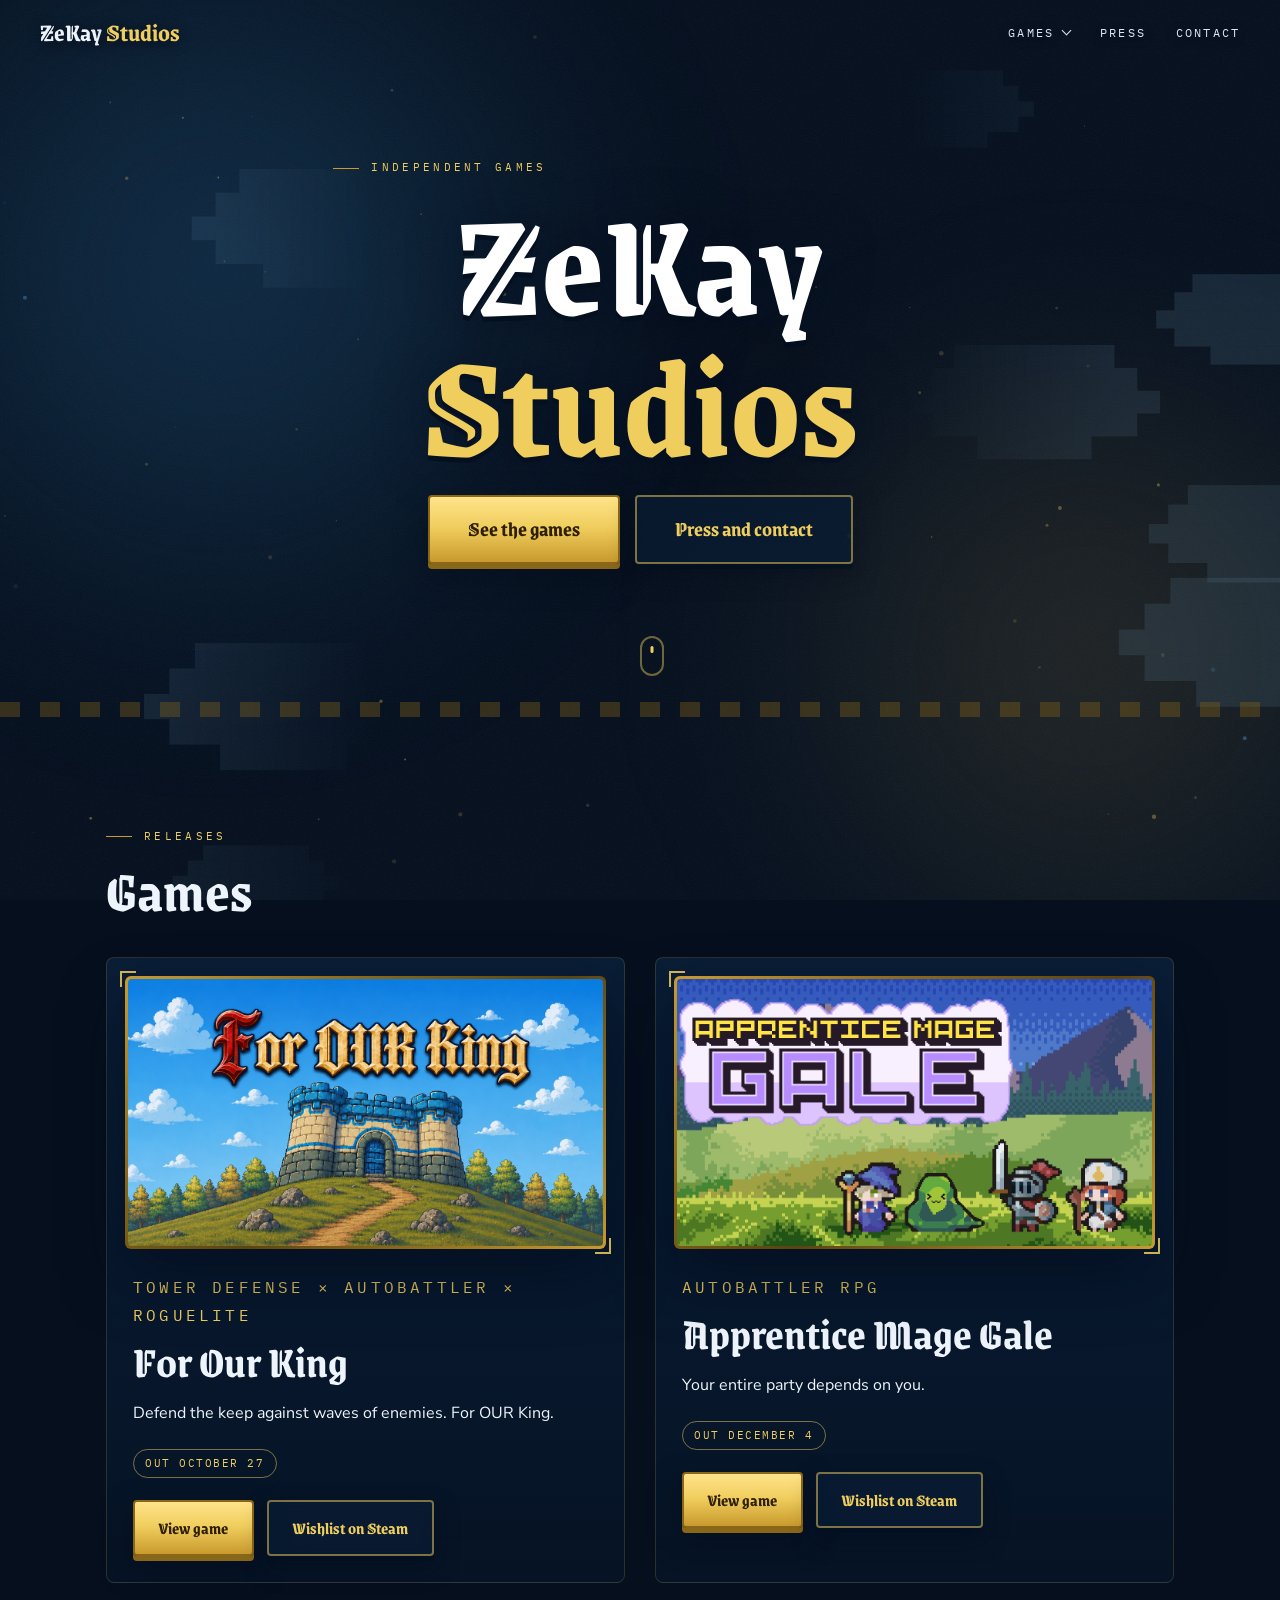
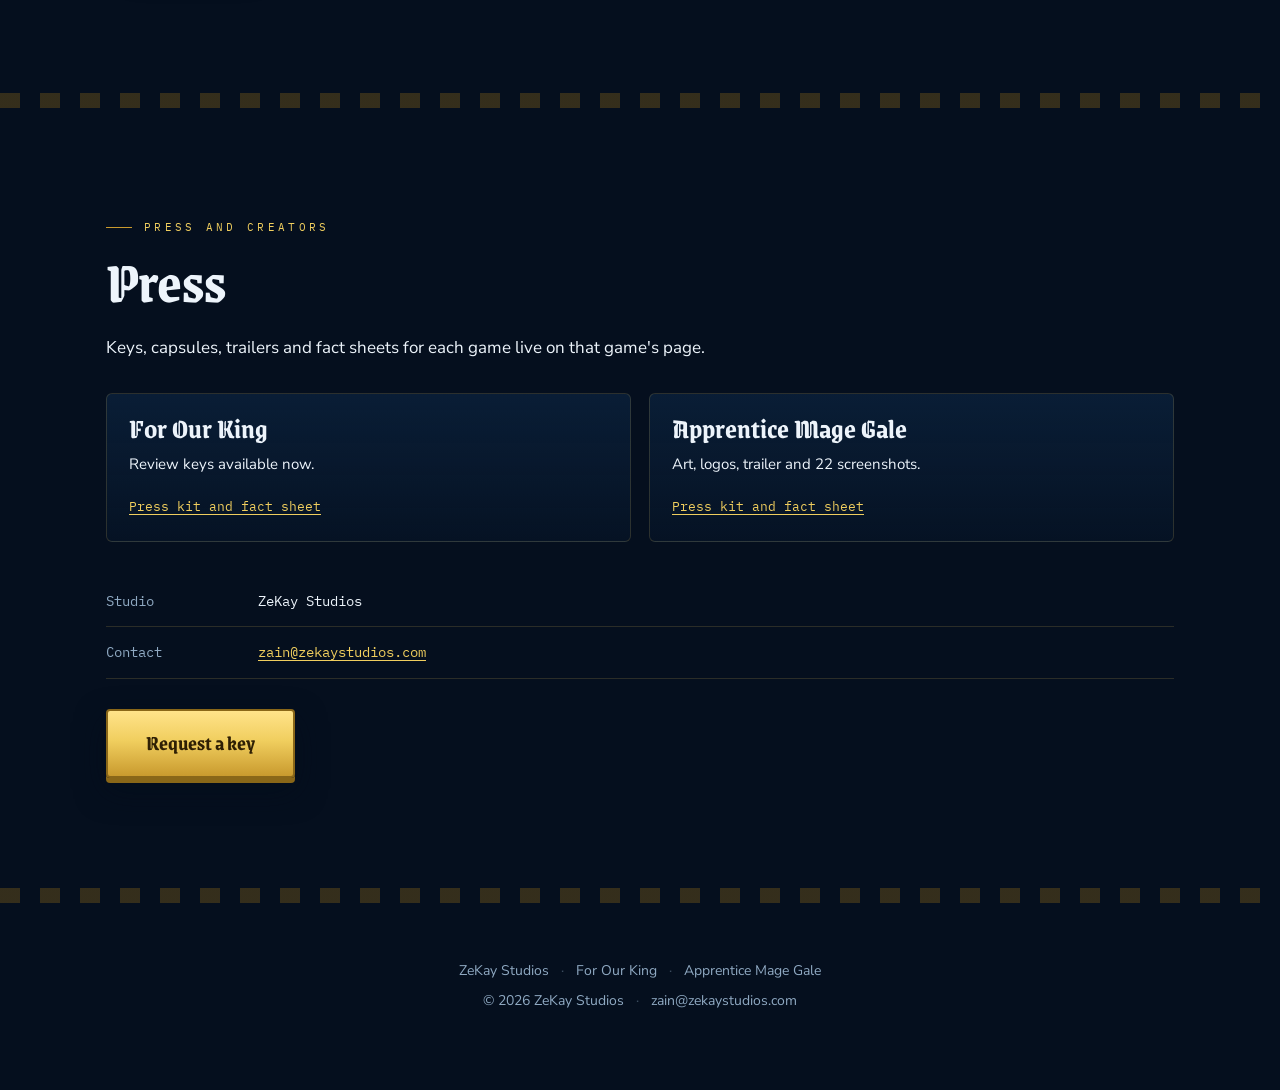
==== commit 6b68d2e9: "Update both game pages from the overhauled Steam pages Apprentice Mage Gale - Rebuilt around the new" ====
--- a/index.html
+++ b/index.html
@@ -69,7 +69,7 @@
       <summary>Games</summary>
       <div class="menu-list">
         <a href="./games/for-our-king/"><img src="./assets/thumbs/fok.jpg" alt=""><span>For Our King<small>Out October 27</small></span></a>
-        <a href="./games/apprentice-mage-gale/"><img src="./assets/thumbs/amg.jpg" alt=""><span>Apprentice Mage Gale<small>Coming to Steam</small></span></a>
+        <a href="./games/apprentice-mage-gale/"><img src="./assets/thumbs/amg.jpg" alt=""><span>Apprentice Mage Gale<small>Coming December 4</small></span></a>
       </div>
     </details>
     <a href="#press">Press</a>
@@ -120,16 +120,16 @@
       <article class="game rise d1">
         <a class="media tilt" href="games/apprentice-mage-gale/" aria-label="Apprentice Mage Gale">
           <span class="corner tl"></span><span class="corner br"></span>
-          <div class="inner"><img src="assets/amg/capsule_main.png" alt="Apprentice Mage Gale key art"></div>
+          <div class="inner"><img src="assets/amg/art/AMG_Main_Capsule_1232x706.png" alt="Apprentice Mage Gale key art"></div>
         </a>
         <div class="game-body">
-          <p class="game-meta">Auto-battler RPG</p>
+          <p class="game-meta">Autobattler RPG</p>
           <h3>Apprentice Mage Gale</h3>
-          <span class="pill">Coming to Steam</span>
+          <p>Your entire party depends on you.</p>
+          <span class="pill live">Out December 4</span>
           <div class="btns">
             <a class="btn sm" href="games/apprentice-mage-gale/">View game</a>
-            <!-- Steam page not public yet. Put this back when it is:
-            <a class="btn sm ghost" href="https://store.steampowered.com/app/5153730/">Wishlist on Steam</a> -->
+            <a class="btn sm ghost" href="https://store.steampowered.com/app/5153730/">Wishlist on Steam</a>
           </div>
         </div>
       </article>
@@ -153,7 +153,7 @@
       </div>
       <div class="press-row">
         <h3>Apprentice Mage Gale</h3>
-        <p>Art, logos and 12 screenshots.</p>
+        <p>Art, logos, trailer and 22 screenshots.</p>
         <a href="games/apprentice-mage-gale/#press">Press kit and fact sheet</a>
       </div>
     </div>
--- a/assets/site.css
+++ b/assets/site.css
@@ -212,6 +212,8 @@
   transition:transform .3s var(--ease),border-color .3s,box-shadow .3s}
 .gallery a:hover{transform:translateY(-4px);border-color:var(--gold);box-shadow:0 16px 36px rgba(0,0,0,.45)}
 .gallery img{width:100%;height:100%;object-fit:cover;transition:transform .6s var(--ease)}
+.gallery.four{grid-template-columns:repeat(4,1fr);grid-auto-flow:dense}
+.gallery a.big{grid-column:span 2;grid-row:span 2}
 .gallery a:hover img{transform:scale(1.045)}
 .lb{position:fixed;inset:0;z-index:300;display:none;align-items:center;justify-content:center;
   padding:58px 70px;background:rgba(3,4,16,.93);-webkit-backdrop-filter:blur(6px);backdrop-filter:blur(6px)}
@@ -268,7 +270,7 @@
 @media (max-width:640px){
   section{padding:78px 0}
   .shots{grid-template-columns:1fr}
-  .gallery{grid-template-columns:repeat(2,1fr);gap:10px}
+  .gallery,.gallery.four{grid-template-columns:repeat(2,1fr);gap:10px}
   .lb{padding:50px 10px 64px}
   .lb .lb-p,.lb .lb-n{top:auto;bottom:4px;transform:none}
 }
